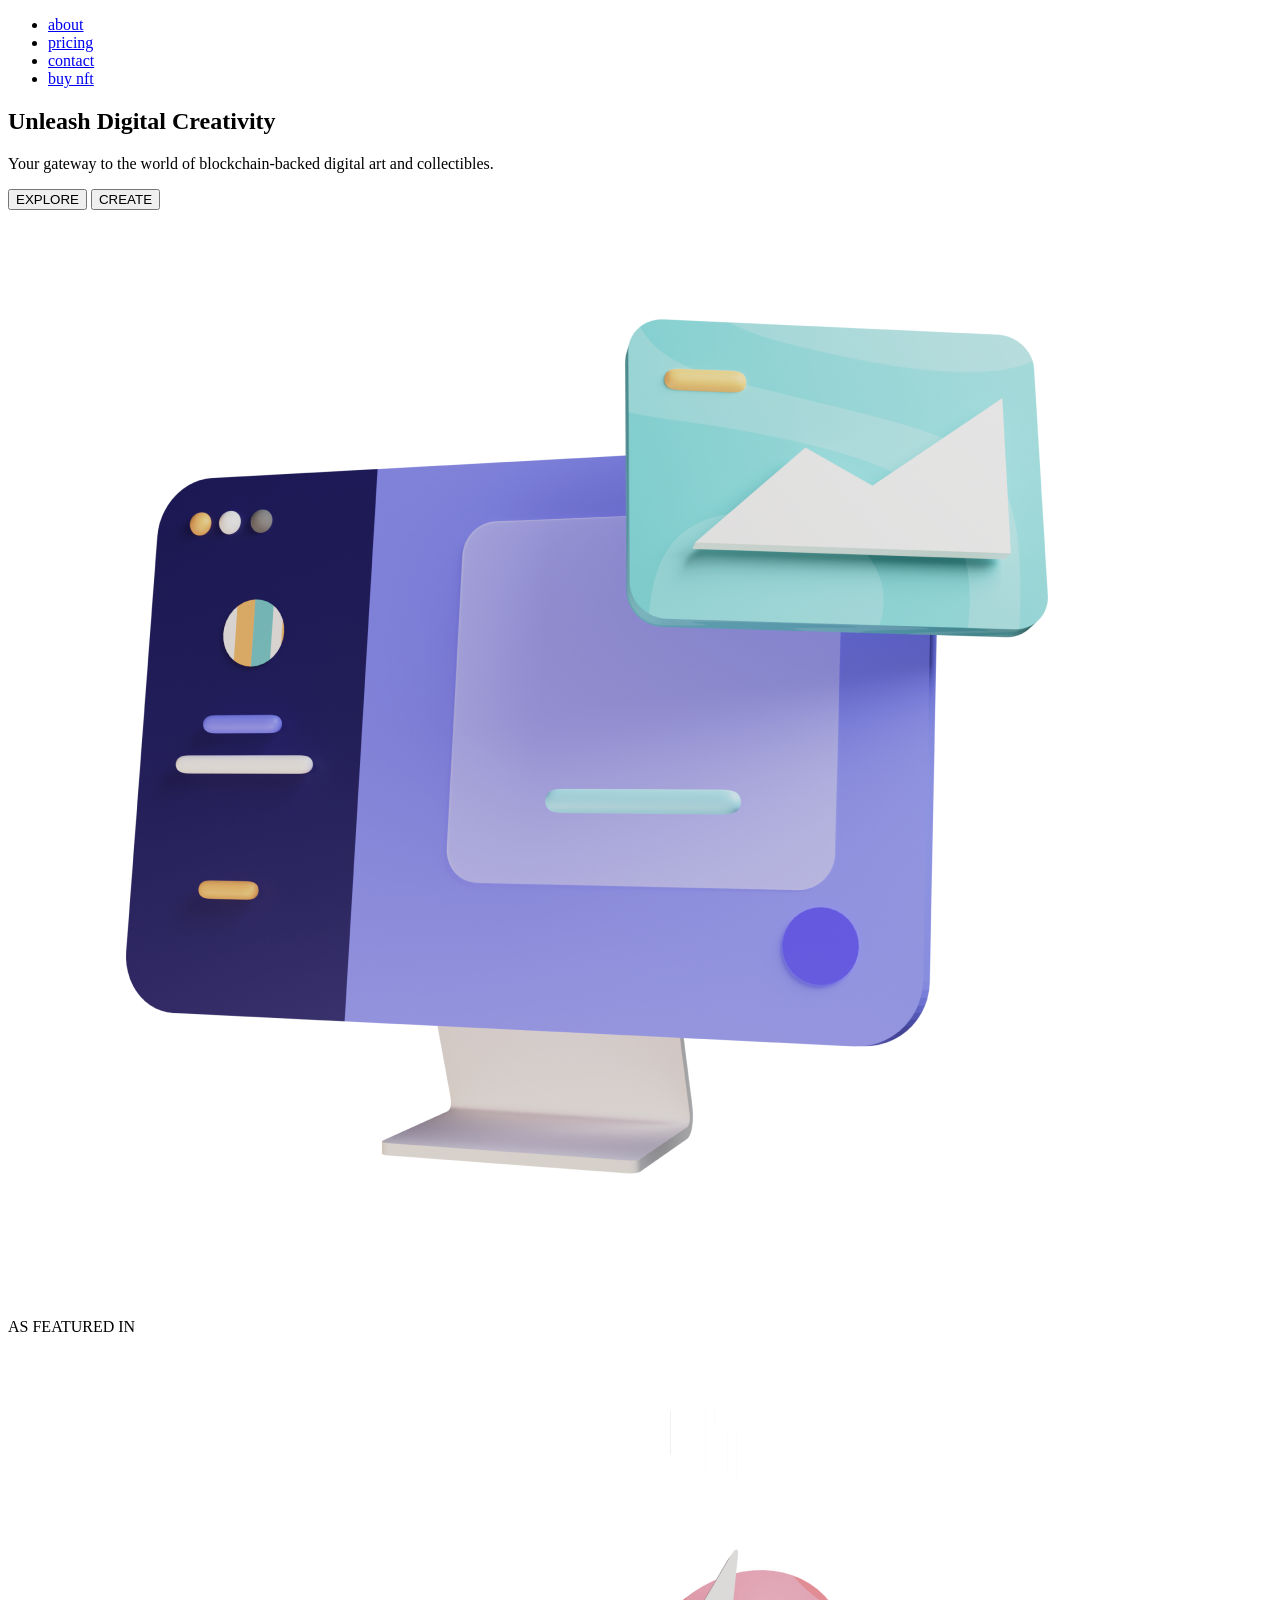
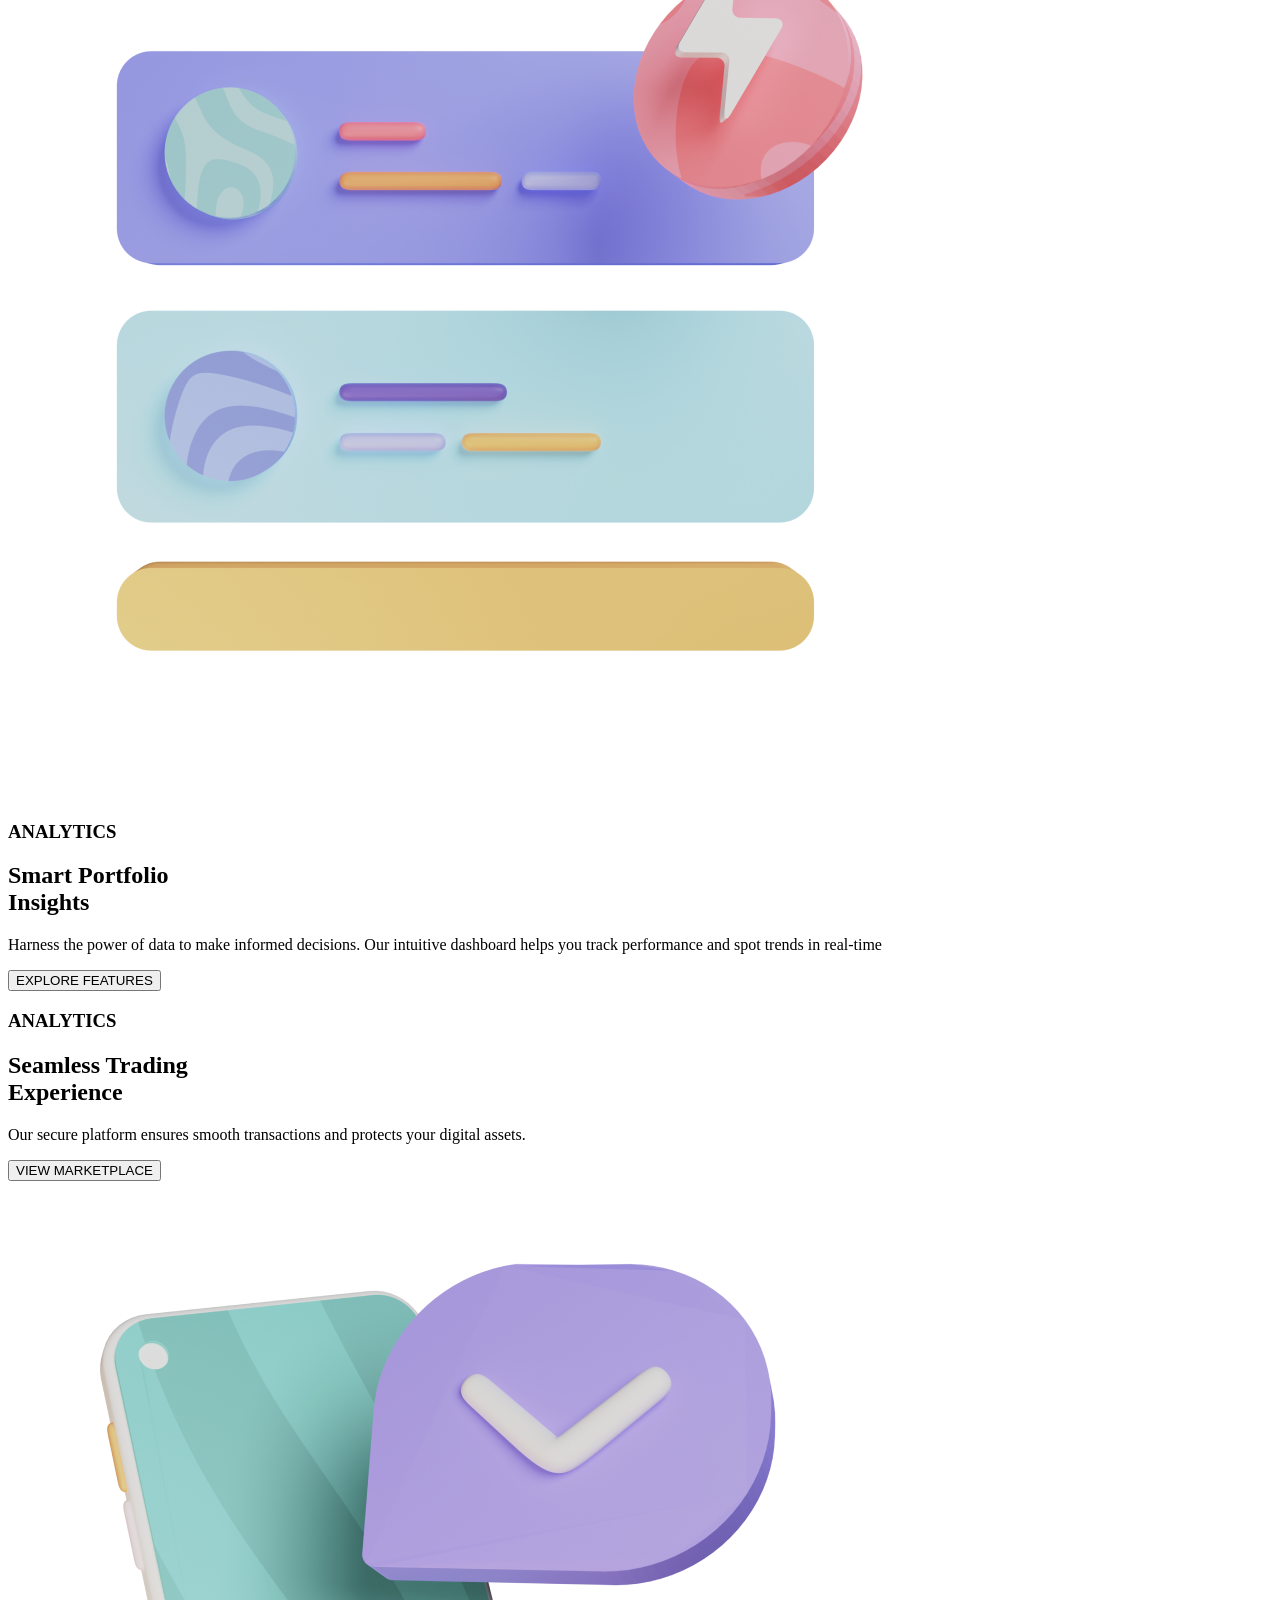
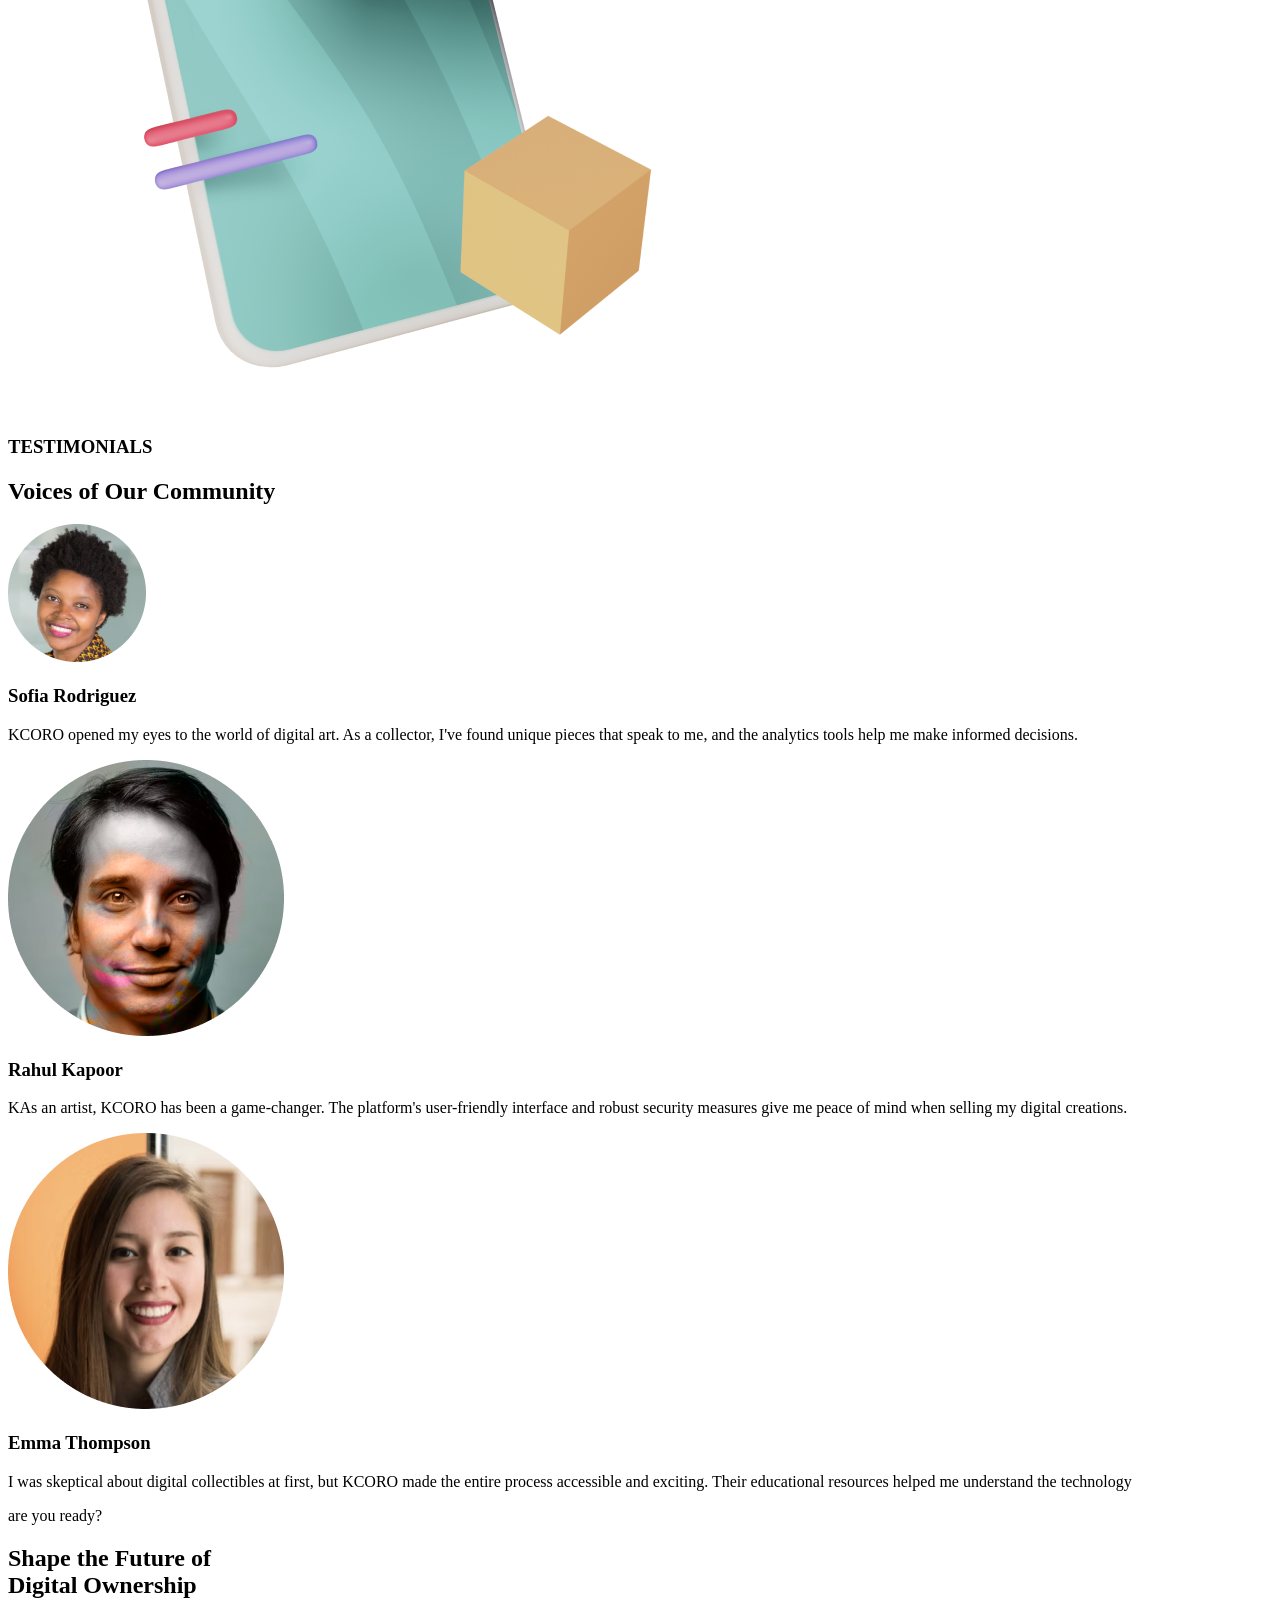
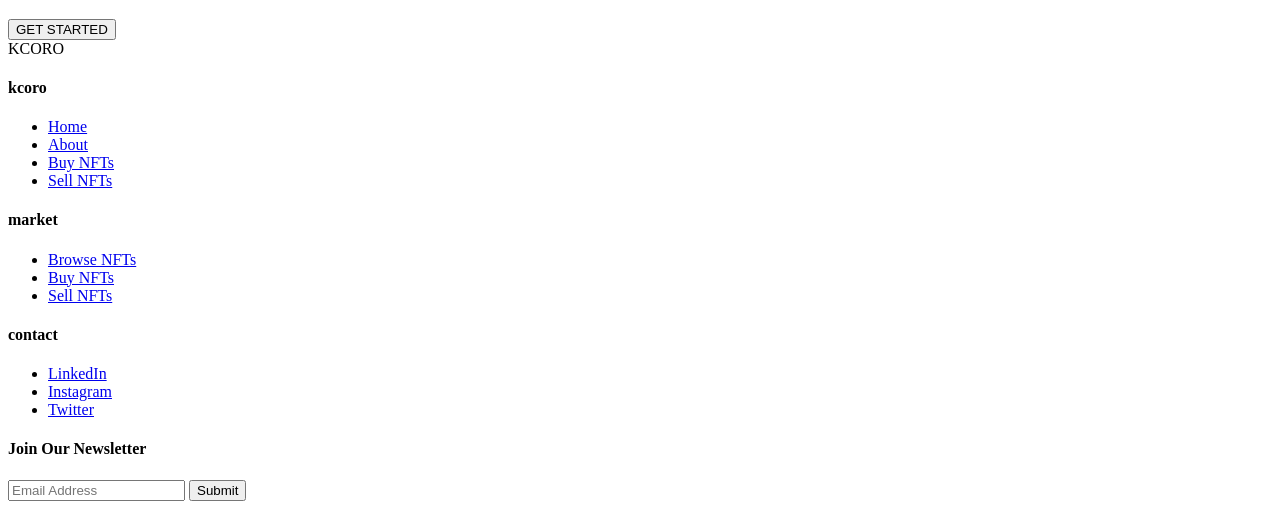
==== KCORO_website/index.html @ a0351406 "Created the full HTML Structure" ====
<!DOCTYPE html>
<html lang="en">

<head>
    <meta charset="UTF-8">
    <meta name="viewport" content="width=device-width, initial-scale=1.0">
    <title>KCORO-WEBSITE</title>
    <link rel="stylesheet" href="styles.css">
</head>

<body>
    <!-- navbar -->
    <nav>
        <div class="logo"></div>
        <ul>
            <li>
                <a href="#">about</a>
            </li>
            <li>
                <a href="#">pricing</a>
            </li>
            <li>
                <a href="#">contact</a>
            </li>
            <li>
                <a href="#">buy nft</a>
            </li>
        </ul>
    </nav>

    <!-- hero section -->
    <section class="hero_section">
        <div class="hero_content">
            <h1>Unleash Digital Creativity</h1>
            <p>Your gateway to the world of blockchain-backed digital art and collectibles.</p>

            <div class="hero_button">
                <button class="solid_btn">EXPLORE</button>
                <button class="outline_btn">CREATE</button>
            </div>
        </div>
        <div class="hero_img">
            <img src="/KCORO_website/IMG/desktop.png" alt="hero_img">
        </div>
    </section>

    <!-- brands section -->
    <section class="brand_section">
        <p>AS FEATURED IN</p>
        <div class="brand_logos">
            <img src="./IMG/techcrunch.png" alt="tdech_brunch">
            <img src="./IMG/fastcompany.png" alt="fast_company">
            <img src="./IMG/mit.png" alt="mit">
            <img src="./IMG/forbes.png" alt="forbes">
        </div>

    </section>


    <!-- smart Portfolio feature section -->
    <section class="feature_section">
        <div class="feature_image">
            <img src="/KCORO_website/IMG/smart_insight.png" alt="smart _insight">
        </div>
        <div class="feature_content">
            <div class="tag"></div>
            <h3>ANALYTICS</h3>
            <h2>Smart Portfolio <br>Insights</h2>
            <p>Harness the power of data to make informed decisions. Our intuitive dashboard helps you track performance
                and spot trends in real-time</p>
            <button class="solid_btn">EXPLORE FEATURES</button>
        </div>
    </section>


    <section class="feature_section">
        <div class="feature_content">
            <div class="tag"></div>
            <h3>ANALYTICS</h3>
            <h2>Seamless Trading <br>Experience</h2>
            <p>Our secure platform ensures smooth transactions and protects your digital assets.</p>
            <button class="solid_btn">VIEW MARKETPLACE</button>
        </div>

        <div class="feature_image">
            <img src="./IMG/phone.png" alt="smart _insight">
        </div>


    </section>


    <!-- testimonial section -->
    <section class="testimonial_section">
        <div class="tag"></div>
        <h3>TESTIMONIALS</h3>
        <h2>Voices of Our Community</h2>

        <section class="testimonials">
            <div class="testimonial_card">
                <div class="testimonial_image">
                    <img src="./IMG/sofia.png" alt="sofia">
                </div>
                <h3>Sofia Rodriguez</h3>
                <p>KCORO opened my eyes to the world of digital art. As a collector, I've found unique pieces that speak
                    to
                    me, and the analytics tools help me make informed decisions.</p>
            </div>
            <div class="testimonial_card">
                <div class="testimonial_image">
                    <img src="./IMG/rahul.png" alt="rahul">
                </div>
                <h3>Rahul Kapoor</h3>
                <p>KAs an artist, KCORO has been a game-changer. The platform's user-friendly interface and robust
                    security
                    measures give me peace of mind when selling my digital creations.</p>
            </div>
            <div class="testimonial_card">
                <div class="testimonial_image">
                    <img src="./IMG/emma.png" alt="sofia">
                </div>
                <h3>Emma Thompson</h3>
                <p>I was skeptical about digital collectibles at first, but KCORO made the entire process accessible and
                    exciting. Their educational resources helped me understand the technology</p>
            </div>
        </section>

    </section>


    <!-- ready section -->
    <section class="ready_section">
        <div class="tag">are you ready?</div>
        <h2>Shape the Future of <br> Digital Ownership</h2>
        <button class="black_btn">GET STARTED</button>
    </section>

<!-- footer section -->
    <footer>
        <div class="logo">KCORO</div>

        <div class="links_container">
            <div class="links">
                <h4>kcoro</h4>
                <ul>
                    <li>
                        <a href="#">Home</a>
                    </li>
                    <li>
                        <a href="#">About</a>
                    </li>
                    <li>
                        <a href="#">Buy NFTs</a>
                    </li>
                    <li>
                        <a href="#">Sell NFTs</a>
                    </li>
                </ul>
            </div>

            <div class="links">
                <h4>market</h4>

                <ul>
                    <li>
                        <a href="#"> Browse NFTs</a>
                    </li>
                    <li>
                        <a href="#"> Buy NFTs</a>
                    </li>

                    <li>
                        <a href="#">Sell NFTs</a>
                    </li>
                </ul>
            </div>

            <div class="links">
                <h4>contact</h4>
                <ul>
                    <li>
                        <a href="#">LinkedIn</a>
                    </li>
                    <li>
                        <a href="#"> Instagram</a>
                    </li>

                    <li>
                        <a href="#">Twitter</a>
                    </li>
                </ul>
            </div>

        </div>

        <div class="news_letter">
            <h4>Join Our Newsletter</h4>
            <div class="input_container">
                <input type="text" placeholder="Email Address">
                <button>Submit</button>
            </div>
        </div>

    </footer>
    <div class="bottom_bar"></div>
</body>

</html>
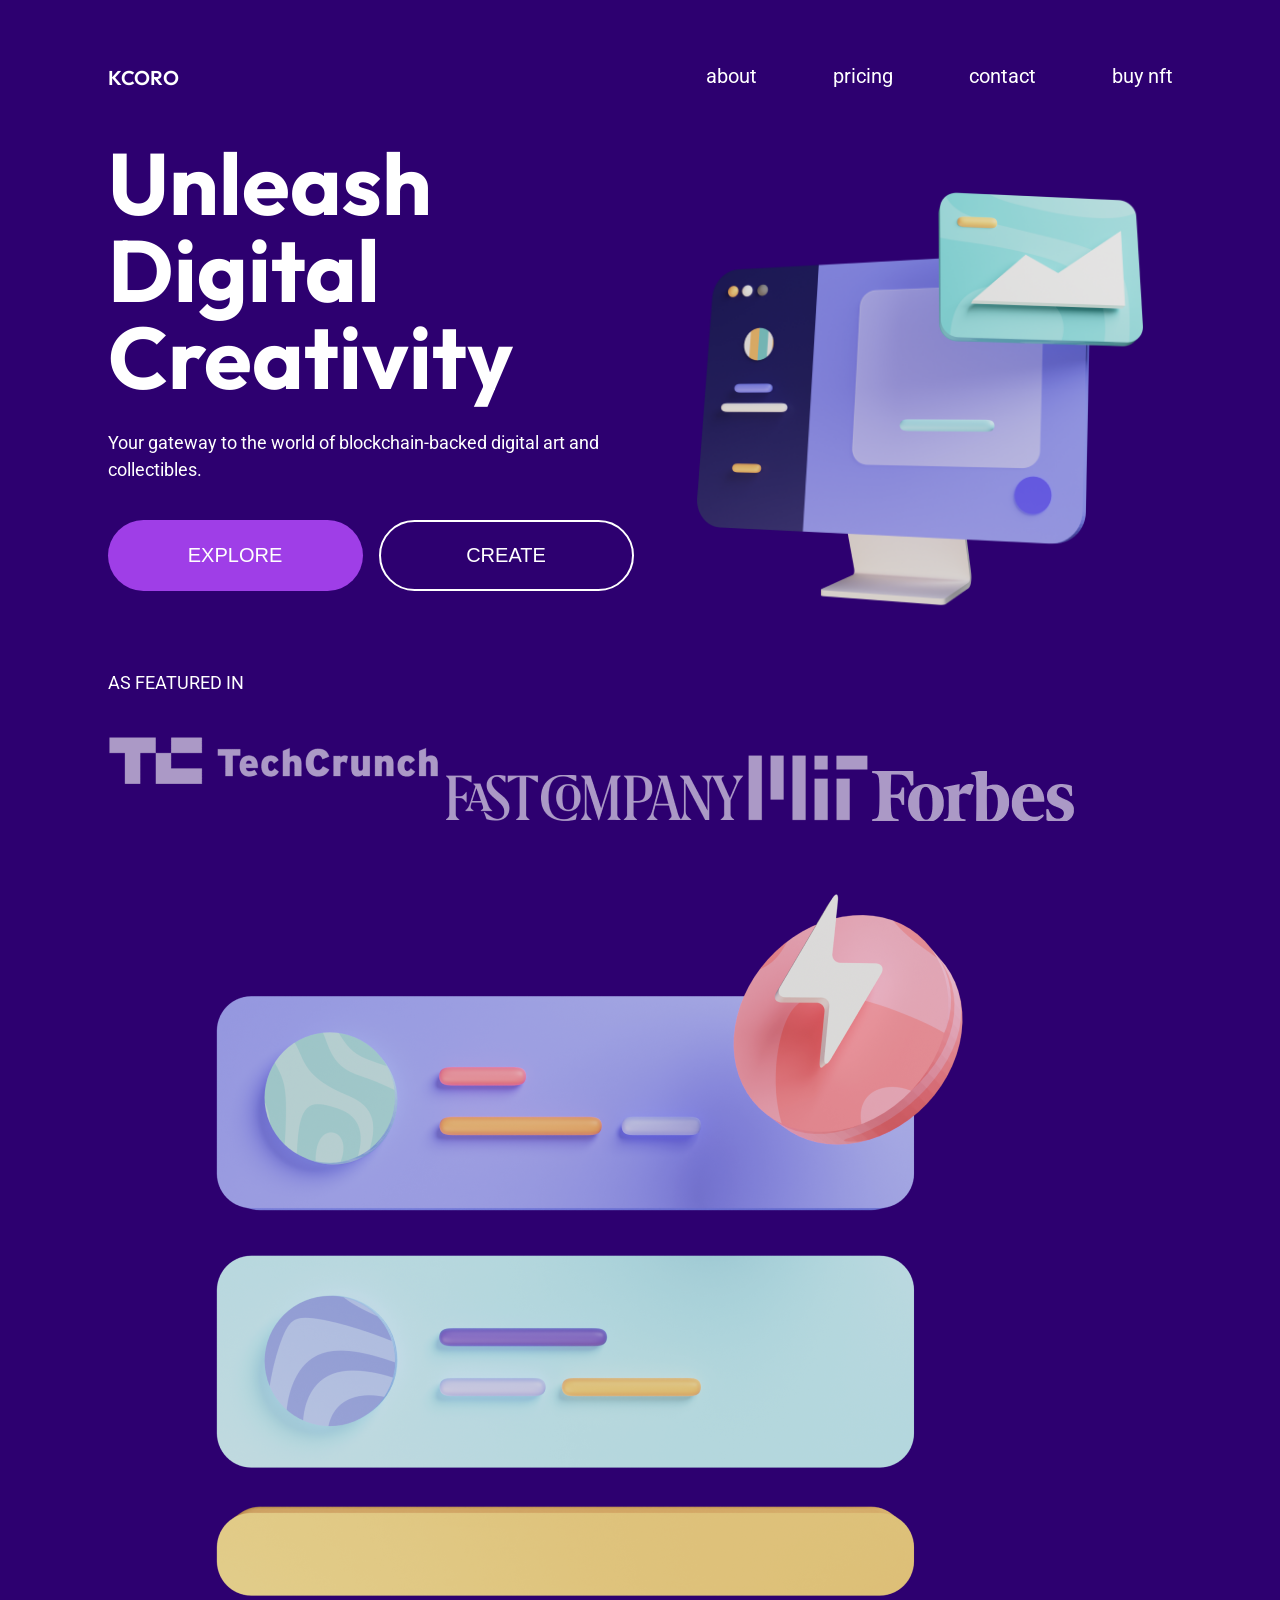
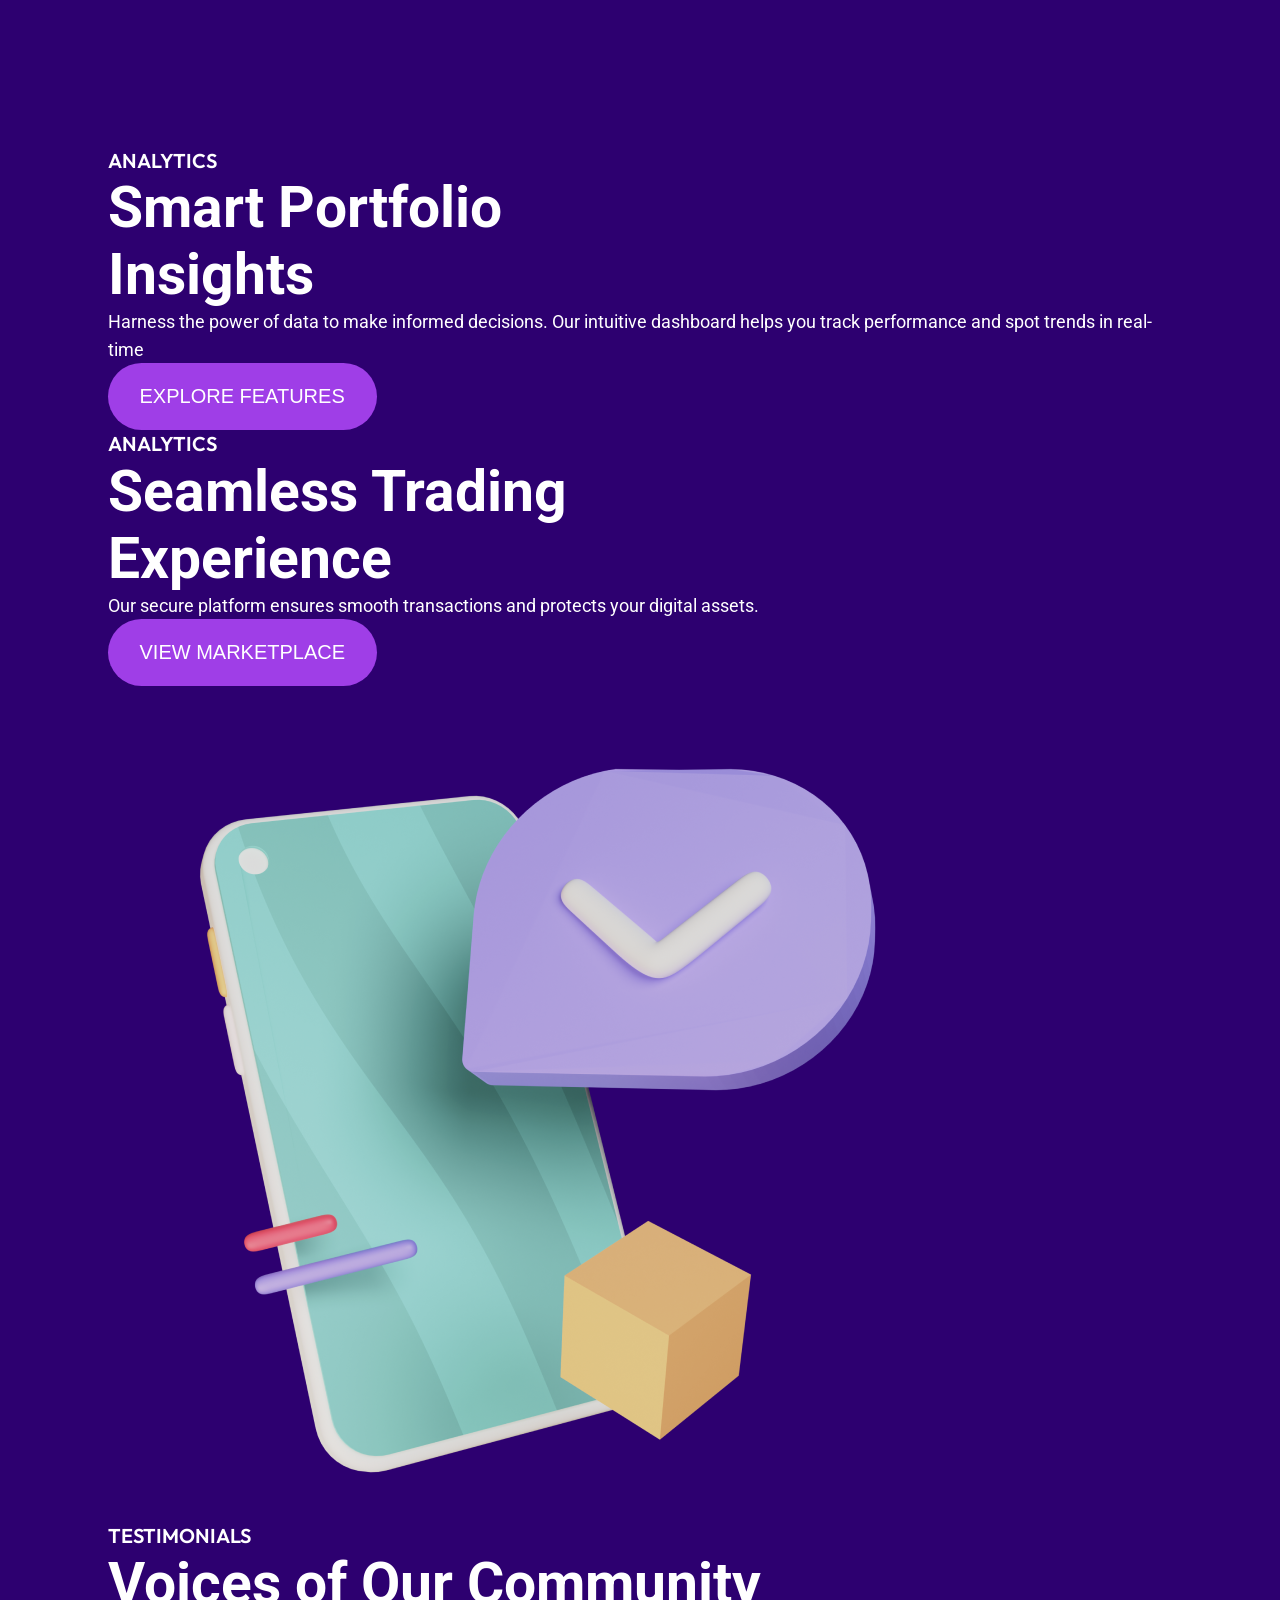
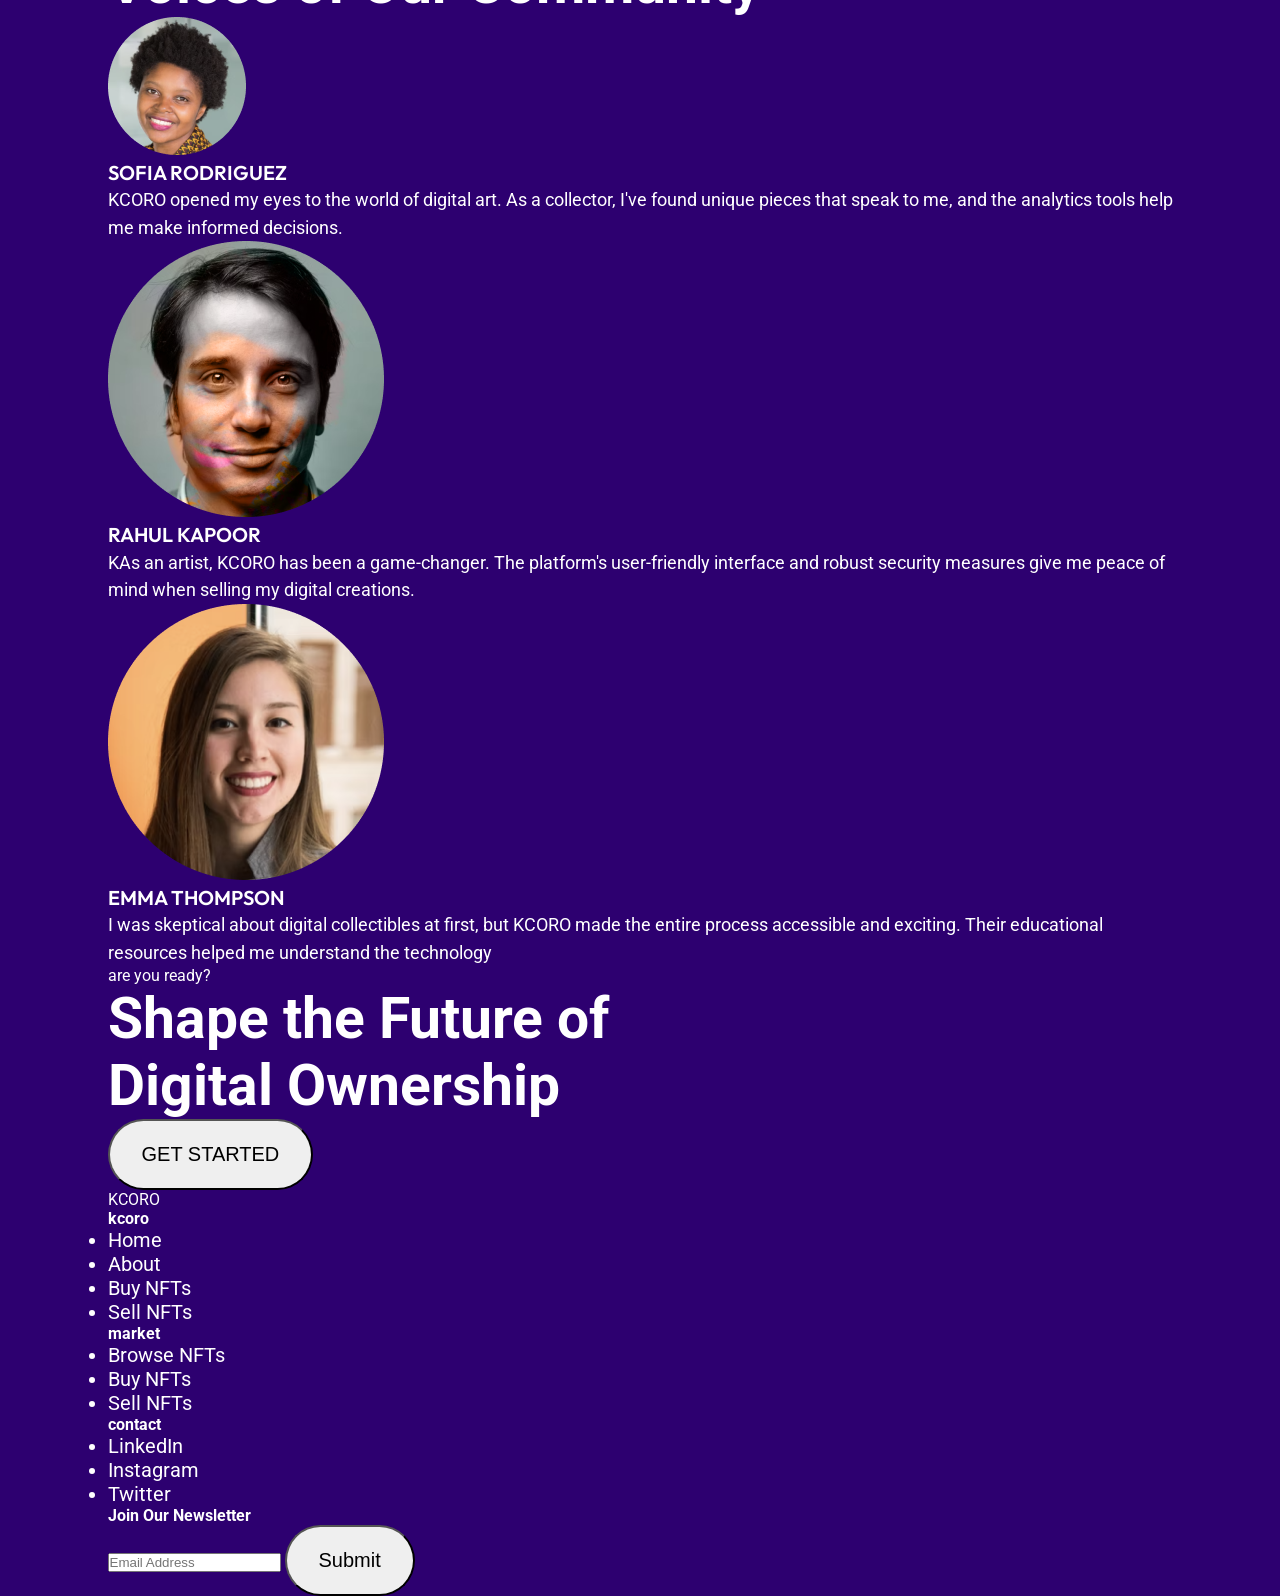
==== commit 45ca2346: "created the root element and styling of navbar and hero section is done" ====
--- a/KCORO_website/index.html
+++ b/KCORO_website/index.html
@@ -8,10 +8,12 @@
     <link rel="stylesheet" href="styles.css">
 </head>
 
-<body>
+<body class="container">
     <!-- navbar -->
     <nav>
-        <div class="logo"></div>
+        <div class="logo">
+            <h3>KCORO</h3>
+        </div>
         <ul>
             <li>
                 <a href="#">about</a>
--- a/KCORO_website/styles.css
+++ b/KCORO_website/styles.css
@@ -0,0 +1,135 @@
+@import url("https://fonts.googleapis.com/css2?family=Cabin:ital,wght@0,400..700;1,400..700&family=Outfit:wght@100..900&family=Roboto:ital,wght@0,100;0,300;0,400;0,500;0,700;0,900;1,100;1,300;1,400;1,500;1,700;1,900&display=swap");
+*{
+    margin: 0;
+    padding: 0;
+    box-sizing: border-box;
+}
+:root{
+     --font-heading: "Outfit", sans-serif;
+    --font-body: "Roboto", sans-serif;
+    --bg-color: #2d0070;
+    --foreground-color: white;
+    --primary-color: #9f3ee7;
+}
+html, body{
+font-family: var(--font-body);
+background-color: var(--bg-color);
+color: var(--foreground-color);
+}
+h1{
+font-size: 87px;
+color: white;
+font-family: var(--font-heading);
+}
+h2{
+font-size: 57px;
+color: var(--font-heading);
+}
+h3{
+    line-height: 27.5px;
+    font-size: 20px;
+    text-transform: uppercase;
+    letter-spacing: 10%;
+    color: white;
+    font-weight: 600;
+    font-family: var(--font-heading);
+}
+p{
+    font-size: 18px;
+    color: white;
+    font-family: var(--font-body);
+    line-height: 27.5px;
+}
+.text-md{
+font-size: 16px;
+line-height: 27.5px;
+color: var(--font-body);
+}
+.text-sm{
+font-size: 14px;
+line-height: 27.5px;
+color: var(--font-body);
+}
+
+li{
+    font-size: 20px;
+    color: white;
+    font-family: var(--font-body);
+}
+a{
+    text-decoration: none;
+    color: white;
+
+}
+a:hover{
+        text-decoration: underline;
+        transition: 1s ease-in-out;
+
+}
+
+button{
+    padding: 22px 32px;
+    border-radius: 9999px;
+    font-size: 20px;
+}
+.solid_btn{
+background-color: var(--primary-color);
+color: white;
+border:none;
+}
+.outline_btn{
+background-color: transparent;
+color: white;
+border: 2px solid white;
+}
+
+/* navbar */
+.container{
+    max-width: 1065px;
+    margin: 0 auto;
+}
+nav{
+display: flex;
+justify-content: space-between;
+margin-top: 64px;
+margin-bottom: 48px;
+}
+nav ul {
+    display: flex;
+    list-style-type: none;
+    gap: 76px;
+}
+
+/* hero section */
+
+.hero_section{
+display: flex;
+}
+.hero_content{
+flex: 1;
+}
+
+.hero_content h1{
+    line-height: 1;
+}
+
+.hero_content p{
+    margin-top: 28px;
+}
+
+.hero_button{
+    display: flex;
+    gap: 16px;
+    margin-top: 36px;
+}
+
+.hero_button button{
+width: 255px;
+}
+
+.hero_img{
+flex: 1;
+}
+.hero_img img{
+    width: 100%;
+}
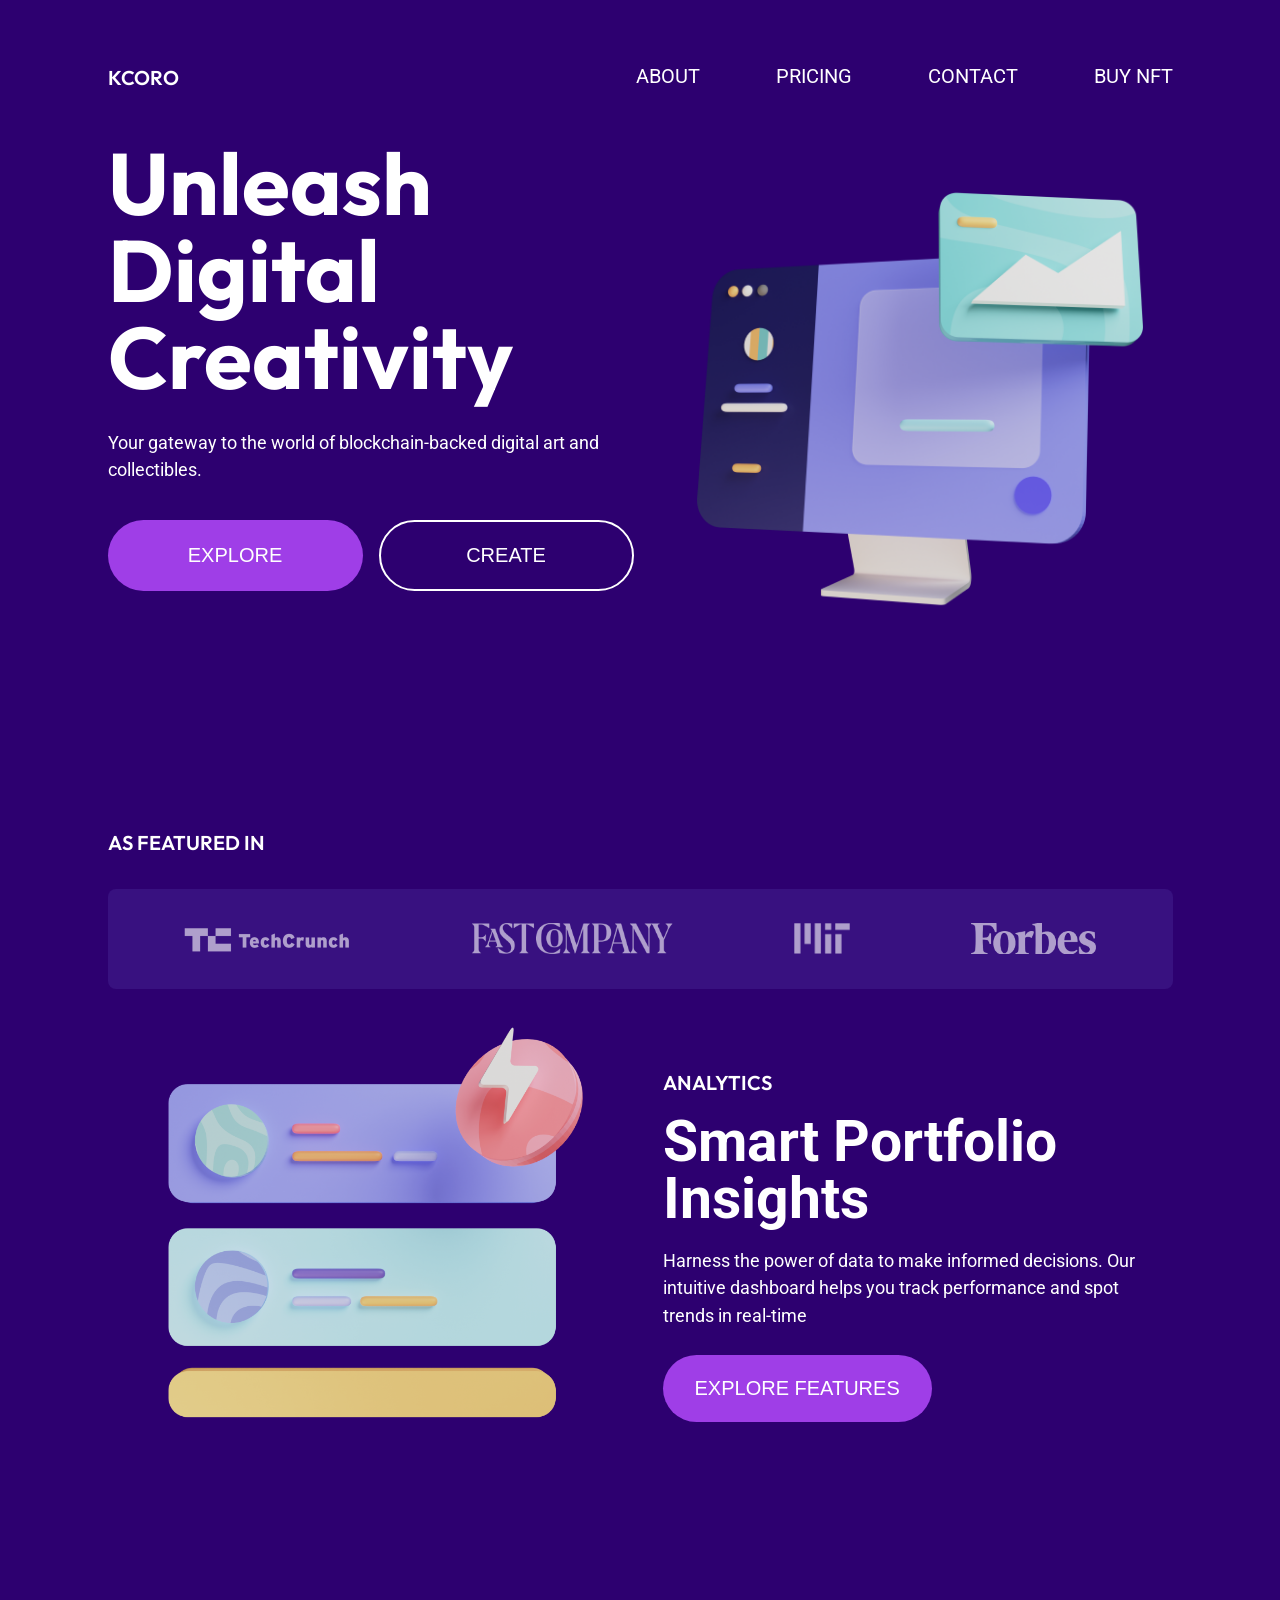
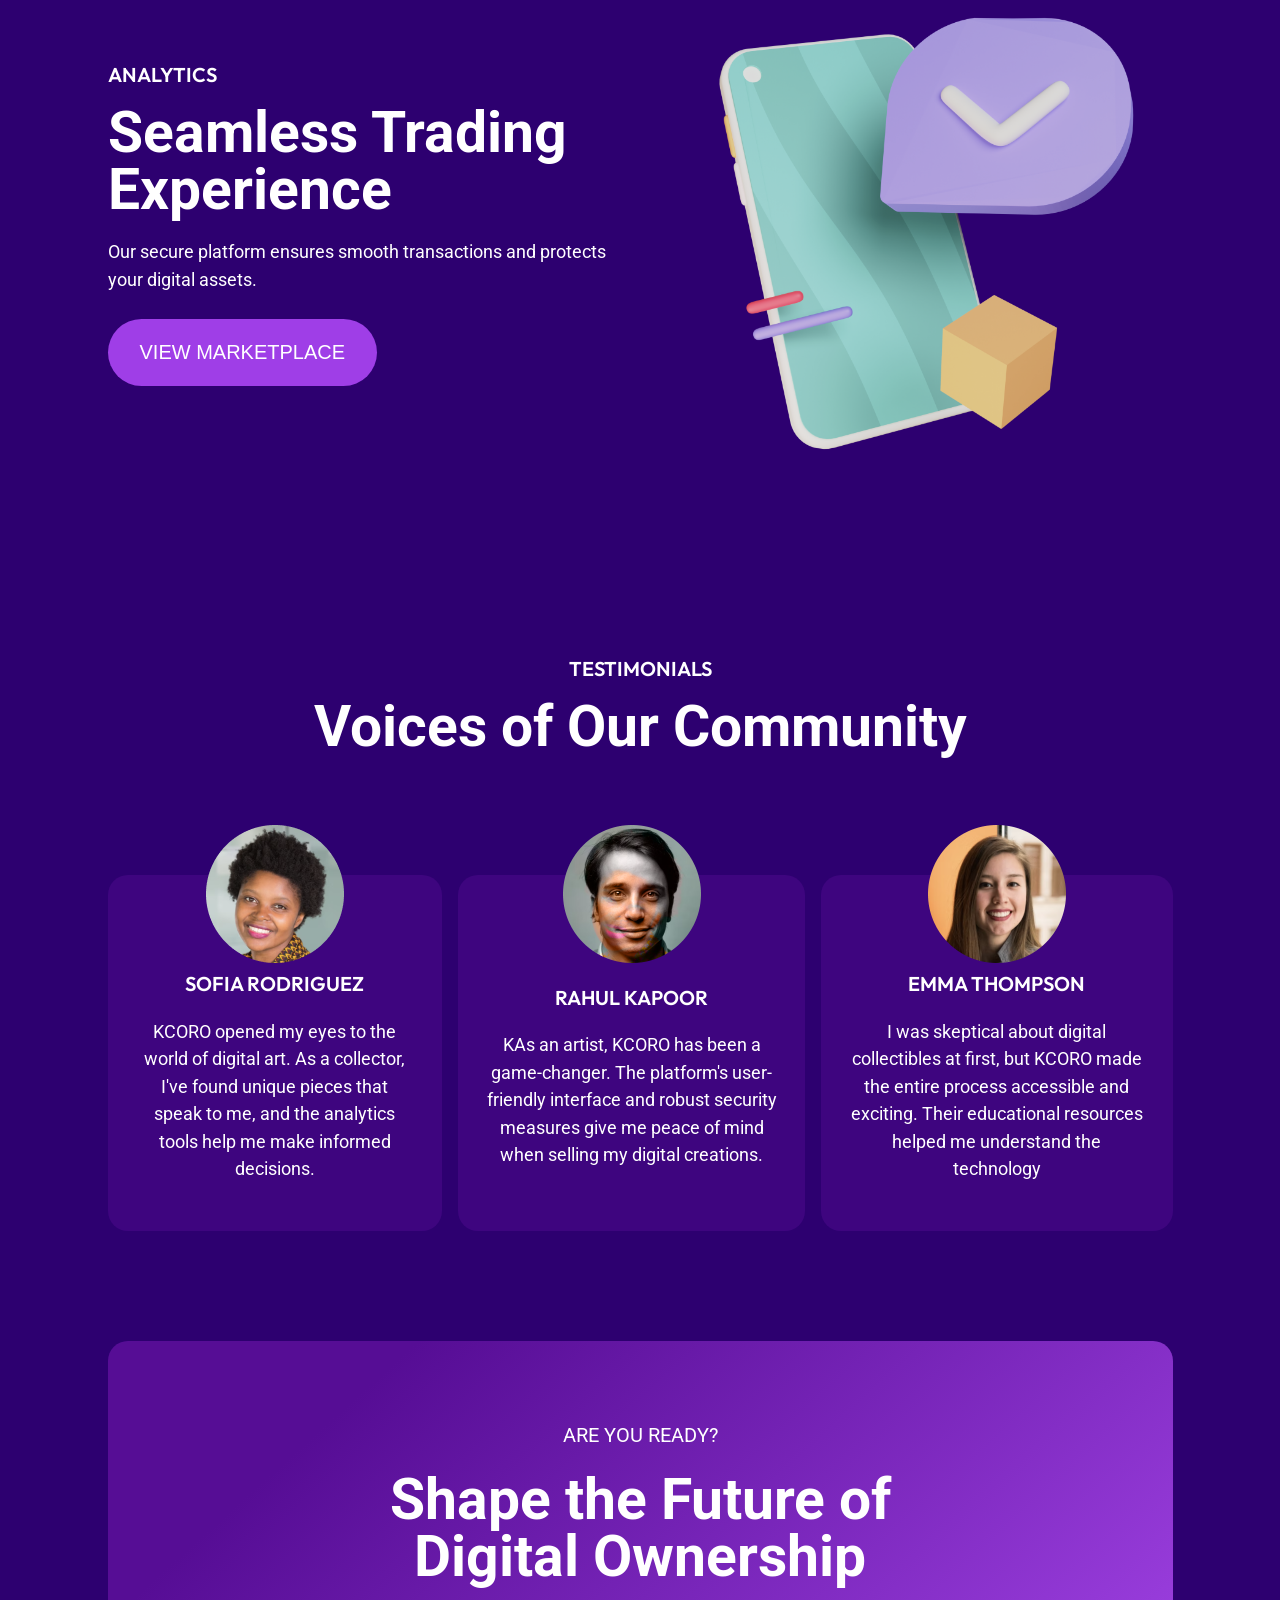
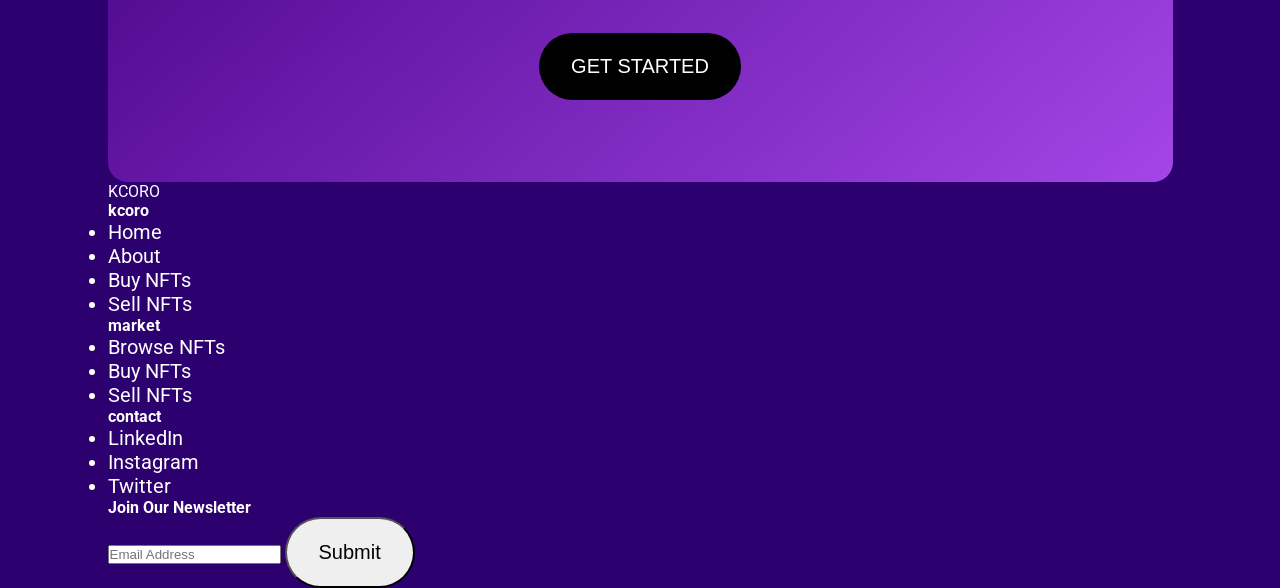
==== commit f8e8e27f: "styled brand feature  testimonial and ready section" ====
--- a/KCORO_website/index.html
+++ b/KCORO_website/index.html
@@ -48,7 +48,7 @@
 
     <!-- brands section -->
     <section class="brand_section">
-        <p>AS FEATURED IN</p>
+        <h3>AS FEATURED IN</h3>
         <div class="brand_logos">
             <img src="./IMG/techcrunch.png" alt="tdech_brunch">
             <img src="./IMG/fastcompany.png" alt="fast_company">
@@ -65,7 +65,6 @@
             <img src="/KCORO_website/IMG/smart_insight.png" alt="smart _insight">
         </div>
         <div class="feature_content">
-            <div class="tag"></div>
             <h3>ANALYTICS</h3>
             <h2>Smart Portfolio <br>Insights</h2>
             <p>Harness the power of data to make informed decisions. Our intuitive dashboard helps you track performance
@@ -77,7 +76,6 @@
 
     <section class="feature_section">
         <div class="feature_content">
-            <div class="tag"></div>
             <h3>ANALYTICS</h3>
             <h2>Seamless Trading <br>Experience</h2>
             <p>Our secure platform ensures smooth transactions and protects your digital assets.</p>
@@ -94,7 +92,6 @@
 
     <!-- testimonial section -->
     <section class="testimonial_section">
-        <div class="tag"></div>
         <h3>TESTIMONIALS</h3>
         <h2>Voices of Our Community</h2>
 
--- a/KCORO_website/styles.css
+++ b/KCORO_website/styles.css
@@ -24,6 +24,7 @@
 h2{
 font-size: 57px;
 color: var(--font-heading);
+line-height: 1;
 }
 h3{
     line-height: 27.5px;
@@ -59,7 +60,7 @@
 a{
     text-decoration: none;
     color: white;
-
+    cursor: pointer;
 }
 a:hover{
         text-decoration: underline;
@@ -82,6 +83,12 @@
 color: white;
 border: 2px solid white;
 }
+.black_btn {
+  background-color: black;
+  color: white;
+  border: none;
+}
+
 
 /* navbar */
 .container{
@@ -99,7 +106,9 @@
     list-style-type: none;
     gap: 76px;
 }
-
+nav a{
+    text-transform: uppercase;
+}
 /* hero section */
 
 .hero_section{
@@ -132,4 +141,120 @@
 }
 .hero_img img{
     width: 100%;
-}+}
+
+
+/* brand section */
+.brand_section{
+    margin-top: 160px;
+}
+.brand_logos{
+    height: 100px;
+    display: flex;
+    align-items: center;
+    background-color: rgba(99,88,189,0.2);
+    padding: 19px 76px;
+    gap: 16px;
+    justify-content: space-between;
+    border-radius: 8px;
+    margin-top: 32px;
+}
+.brand_logos img{
+    height: 50%;
+    
+}
+.brand_logos img:nth-child(1) {
+height: 100%;
+}
+
+.feature_section{
+display: flex;
+align-items: center;
+gap: 45px;
+margin-bottom: 64px;
+}
+
+.feature_image{
+flex: 1;
+}
+.feature_image img{
+    width: 100%;
+}
+.feature_content{
+flex: 1;
+}
+.feature_content h2{
+    margin-top: 16px;
+    margin-bottom: 20px;
+}
+.feature_content p{
+    margin-top: 20px;
+    margin-bottom: 26px;
+}
+.testimonial_section{
+text-align: center;
+margin-top: 174px;
+}
+.testimonial_section h2{
+margin-top: 16px;
+}
+
+.testimonial_section h3{
+    
+}
+.testimonials{
+margin-top: 120px;
+margin-bottom: 110px;
+display: flex;
+gap: 16px;
+}
+.testimonial_card{
+display: flex;
+flex-direction: column;
+justify-content: center;
+padding-top: 95px;
+padding-bottom: 48px;
+padding-left: 28px;
+padding-right: 28px;
+position: relative;
+background: #3e057f;
+border-radius: 20px;
+gap: 20px;
+}
+
+.testimonial_image{
+position: absolute;
+top: -50px;
+left: 50%;
+transform: translateX(-50%);
+width: 138px;
+}
+.testimonial_image img{
+    height: 138px;
+    width: 138px;
+}
+
+/* ready section */
+.ready_section{
+    display: flex;
+    flex-direction: column;
+    justify-content: center;
+    text-align: center;
+    background: linear-gradient(318deg, #a445e8 0%, #560d95 80%);
+    height: 441px;
+    border-radius: 20px;
+}
+.tag{
+    font-size: 20px;
+    text-transform: uppercase;
+}
+.ready_section h2{
+margin-top: 24px;
+margin-bottom: 48px;
+}
+.black_btn{
+    max-width: 255px;
+    margin: 0 auto;
+    text-transform: uppercase;
+}
+
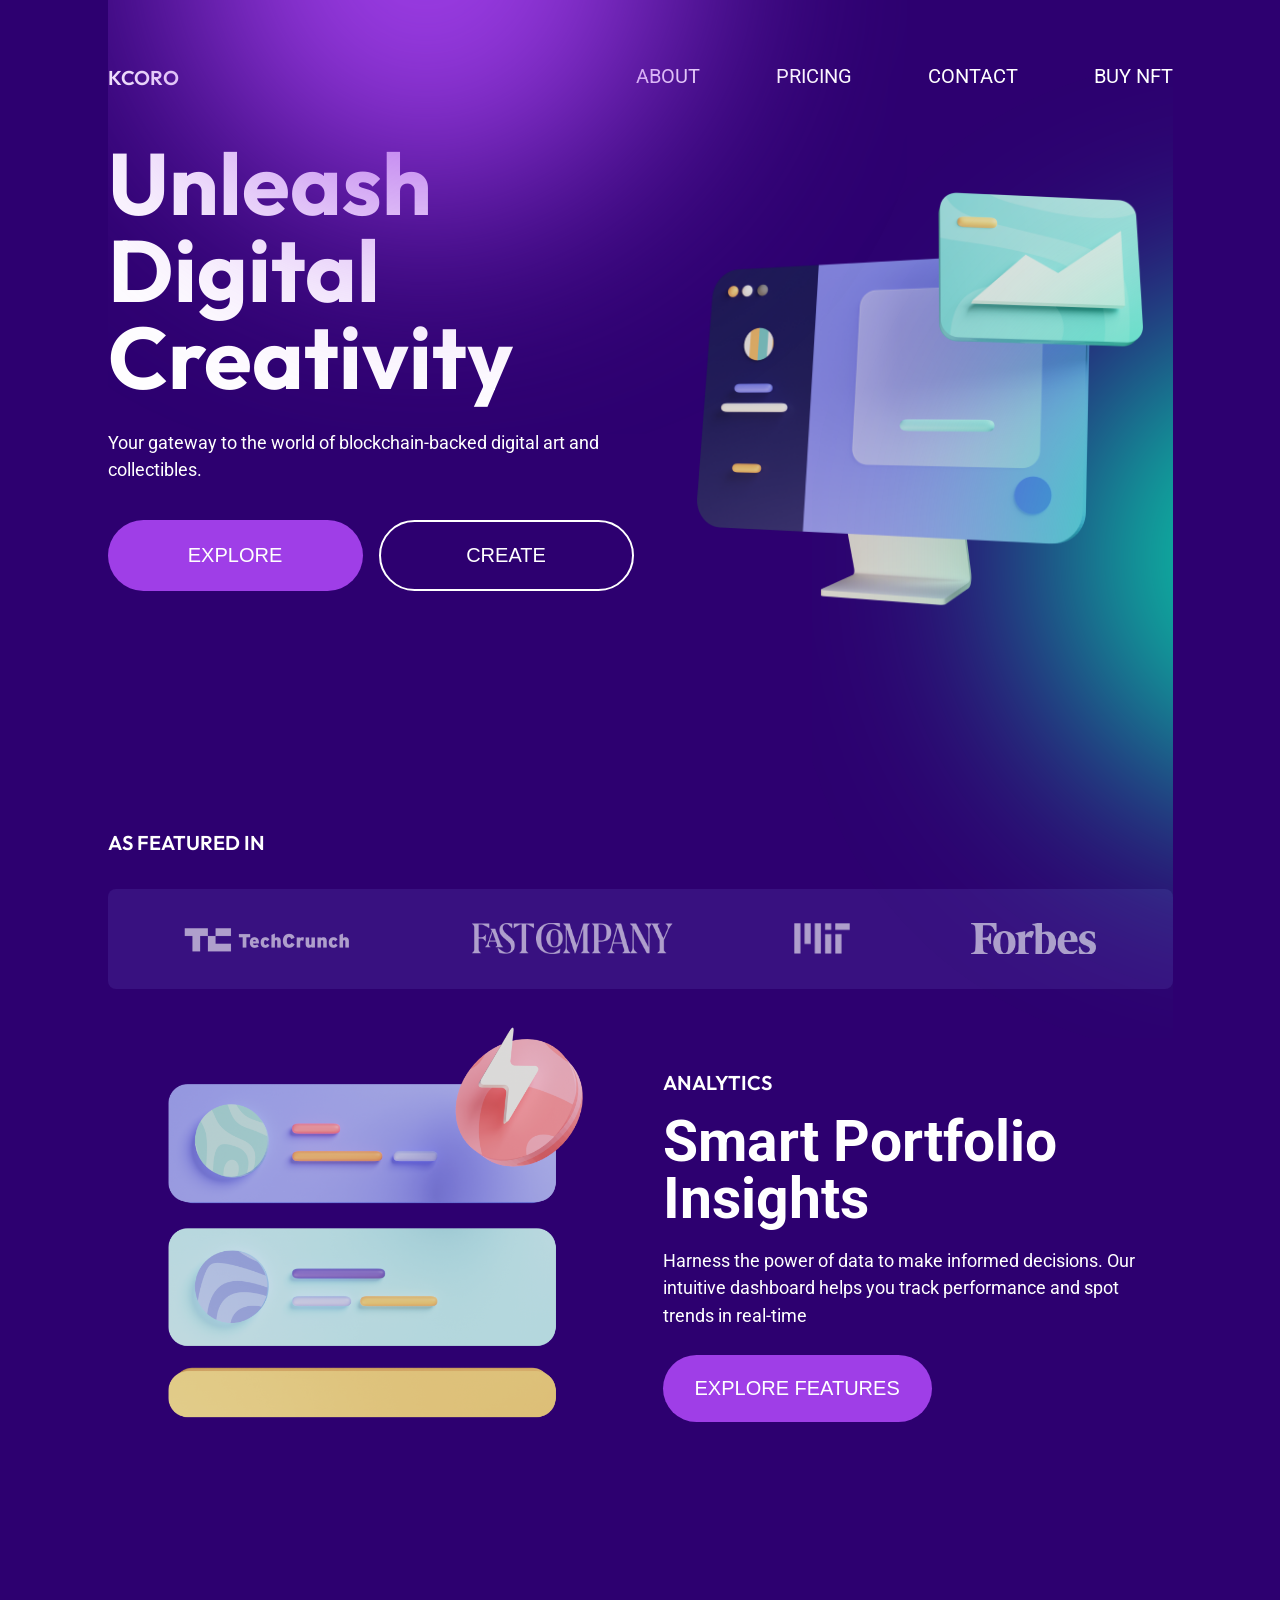
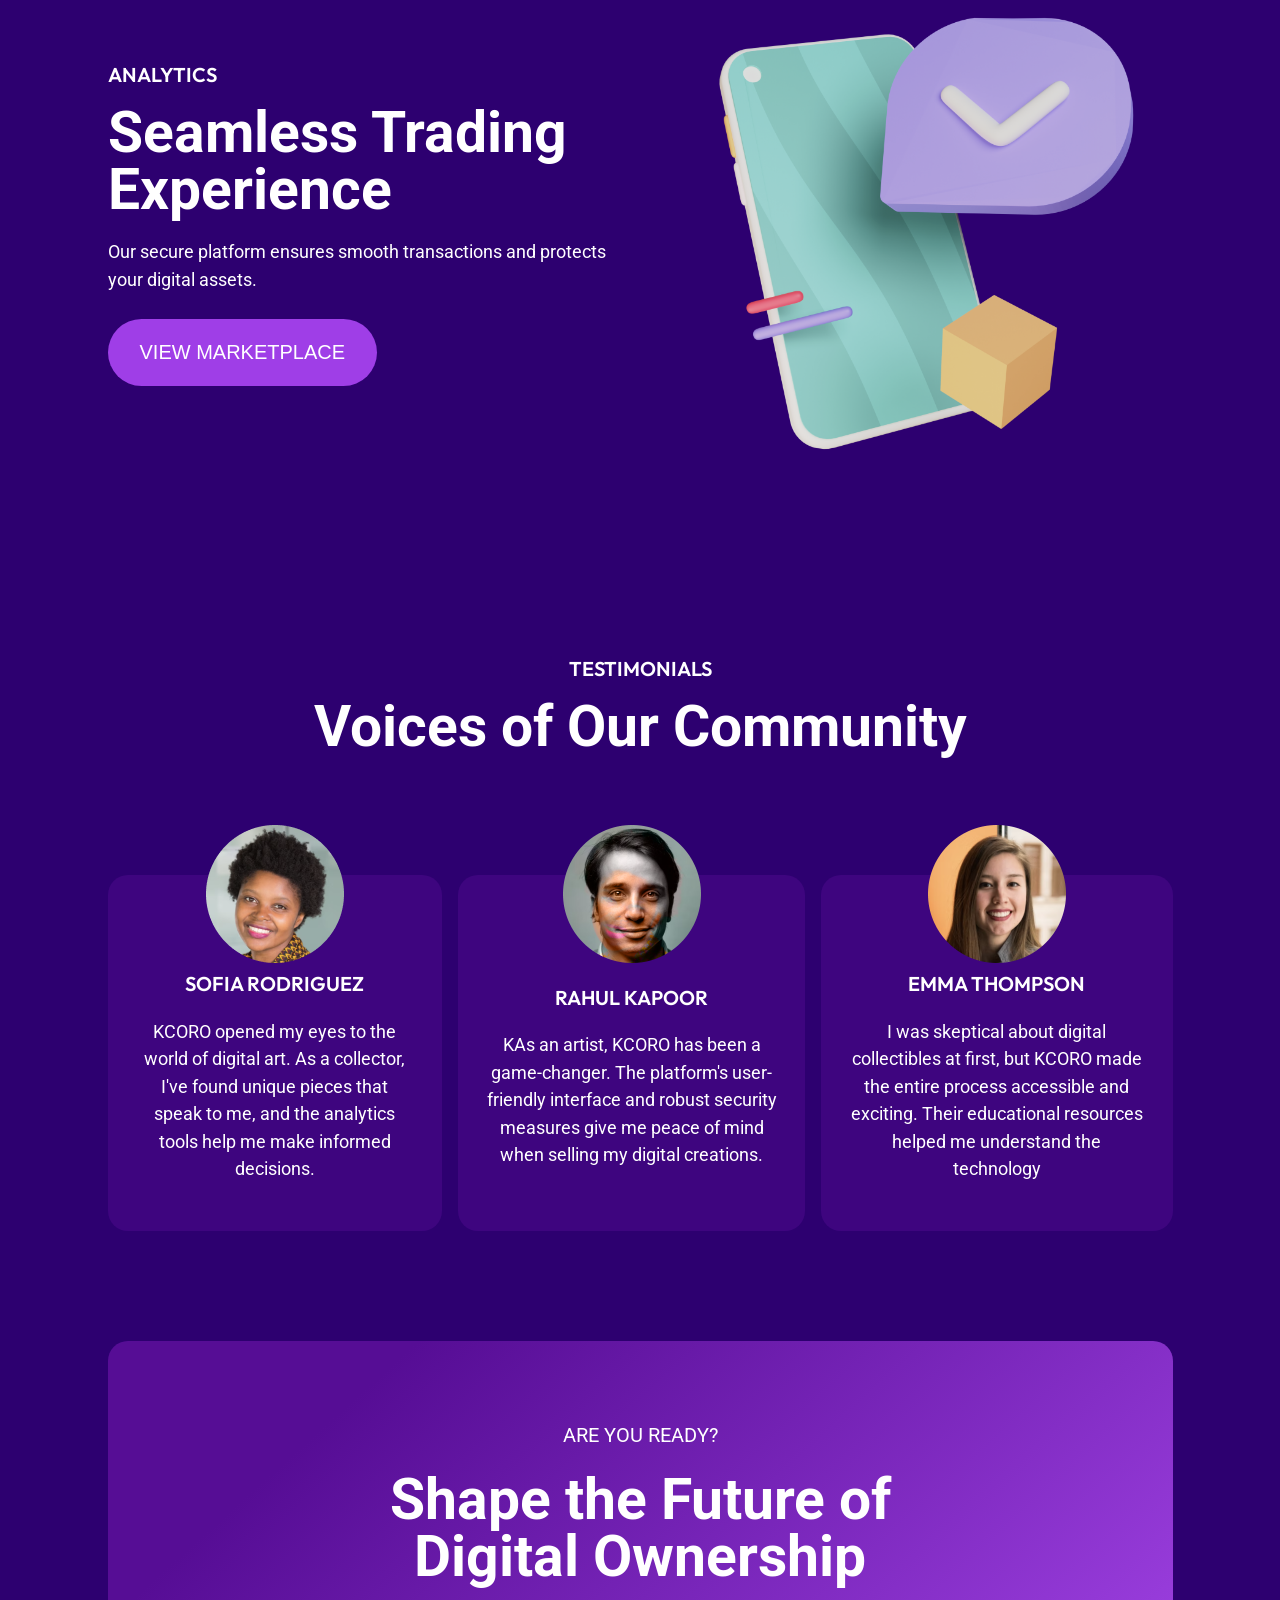
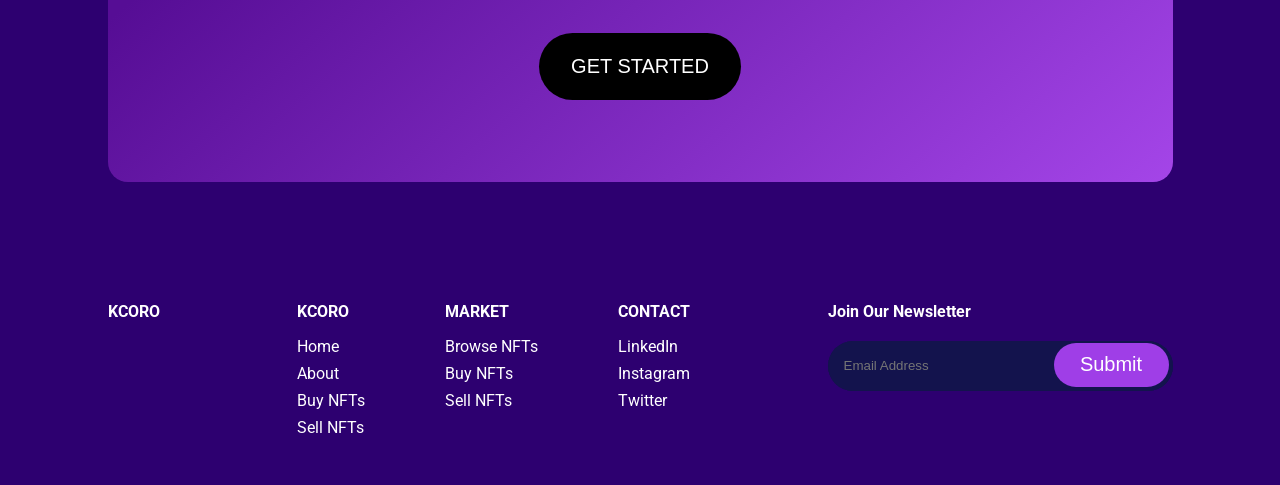
==== commit 0e4d6cd5: "wrapped all html code in wrapper class and styled the footer part" ====
--- a/KCORO_website/index.html
+++ b/KCORO_website/index.html
@@ -9,199 +9,205 @@
 </head>
 
 <body class="container">
-    <!-- navbar -->
-    <nav>
-        <div class="logo">
-            <h3>KCORO</h3>
-        </div>
-        <ul>
-            <li>
-                <a href="#">about</a>
-            </li>
-            <li>
-                <a href="#">pricing</a>
-            </li>
-            <li>
-                <a href="#">contact</a>
-            </li>
-            <li>
-                <a href="#">buy nft</a>
-            </li>
-        </ul>
-    </nav>
-
-    <!-- hero section -->
-    <section class="hero_section">
-        <div class="hero_content">
-            <h1>Unleash Digital Creativity</h1>
-            <p>Your gateway to the world of blockchain-backed digital art and collectibles.</p>
-
-            <div class="hero_button">
-                <button class="solid_btn">EXPLORE</button>
-                <button class="outline_btn">CREATE</button>
-            </div>
-        </div>
-        <div class="hero_img">
-            <img src="/KCORO_website/IMG/desktop.png" alt="hero_img">
-        </div>
-    </section>
-
-    <!-- brands section -->
-    <section class="brand_section">
-        <h3>AS FEATURED IN</h3>
-        <div class="brand_logos">
-            <img src="./IMG/techcrunch.png" alt="tdech_brunch">
-            <img src="./IMG/fastcompany.png" alt="fast_company">
-            <img src="./IMG/mit.png" alt="mit">
-            <img src="./IMG/forbes.png" alt="forbes">
-        </div>
-
-    </section>
-
-
-    <!-- smart Portfolio feature section -->
-    <section class="feature_section">
-        <div class="feature_image">
-            <img src="/KCORO_website/IMG/smart_insight.png" alt="smart _insight">
-        </div>
-        <div class="feature_content">
-            <h3>ANALYTICS</h3>
-            <h2>Smart Portfolio <br>Insights</h2>
-            <p>Harness the power of data to make informed decisions. Our intuitive dashboard helps you track performance
-                and spot trends in real-time</p>
-            <button class="solid_btn">EXPLORE FEATURES</button>
-        </div>
-    </section>
-
-
-    <section class="feature_section">
-        <div class="feature_content">
-            <h3>ANALYTICS</h3>
-            <h2>Seamless Trading <br>Experience</h2>
-            <p>Our secure platform ensures smooth transactions and protects your digital assets.</p>
-            <button class="solid_btn">VIEW MARKETPLACE</button>
-        </div>
-
-        <div class="feature_image">
-            <img src="./IMG/phone.png" alt="smart _insight">
-        </div>
-
-
-    </section>
-
-
-    <!-- testimonial section -->
-    <section class="testimonial_section">
-        <h3>TESTIMONIALS</h3>
-        <h2>Voices of Our Community</h2>
-
-        <section class="testimonials">
-            <div class="testimonial_card">
-                <div class="testimonial_image">
-                    <img src="./IMG/sofia.png" alt="sofia">
-                </div>
-                <h3>Sofia Rodriguez</h3>
-                <p>KCORO opened my eyes to the world of digital art. As a collector, I've found unique pieces that speak
-                    to
-                    me, and the analytics tools help me make informed decisions.</p>
-            </div>
-            <div class="testimonial_card">
-                <div class="testimonial_image">
-                    <img src="./IMG/rahul.png" alt="rahul">
-                </div>
-                <h3>Rahul Kapoor</h3>
-                <p>KAs an artist, KCORO has been a game-changer. The platform's user-friendly interface and robust
-                    security
-                    measures give me peace of mind when selling my digital creations.</p>
-            </div>
-            <div class="testimonial_card">
-                <div class="testimonial_image">
-                    <img src="./IMG/emma.png" alt="sofia">
-                </div>
-                <h3>Emma Thompson</h3>
-                <p>I was skeptical about digital collectibles at first, but KCORO made the entire process accessible and
-                    exciting. Their educational resources helped me understand the technology</p>
-            </div>
-        </section>
-
-    </section>
-
-
-    <!-- ready section -->
-    <section class="ready_section">
-        <div class="tag">are you ready?</div>
-        <h2>Shape the Future of <br> Digital Ownership</h2>
-        <button class="black_btn">GET STARTED</button>
-    </section>
-
-<!-- footer section -->
-    <footer>
-        <div class="logo">KCORO</div>
-
-        <div class="links_container">
-            <div class="links">
-                <h4>kcoro</h4>
-                <ul>
-                    <li>
-                        <a href="#">Home</a>
-                    </li>
-                    <li>
-                        <a href="#">About</a>
-                    </li>
-                    <li>
-                        <a href="#">Buy NFTs</a>
-                    </li>
-                    <li>
-                        <a href="#">Sell NFTs</a>
-                    </li>
-                </ul>
-            </div>
-
-            <div class="links">
-                <h4>market</h4>
-
-                <ul>
-                    <li>
-                        <a href="#"> Browse NFTs</a>
-                    </li>
-                    <li>
-                        <a href="#"> Buy NFTs</a>
-                    </li>
-
-                    <li>
-                        <a href="#">Sell NFTs</a>
-                    </li>
-                </ul>
-            </div>
-
-            <div class="links">
-                <h4>contact</h4>
-                <ul>
-                    <li>
-                        <a href="#">LinkedIn</a>
-                    </li>
-                    <li>
-                        <a href="#"> Instagram</a>
-                    </li>
-
-                    <li>
-                        <a href="#">Twitter</a>
-                    </li>
-                </ul>
-            </div>
-
-        </div>
-
-        <div class="news_letter">
-            <h4>Join Our Newsletter</h4>
-            <div class="input_container">
-                <input type="text" placeholder="Email Address">
-                <button>Submit</button>
-            </div>
-        </div>
-
-    </footer>
-    <div class="bottom_bar"></div>
+    <div class="wrapper container">
+        <!-- navbar -->
+        <nav>
+            <div class="logo">
+                <h3>KCORO</h3>
+            </div>
+            <ul>
+                <li>
+                    <a href="#">about</a>
+                </li>
+                <li>
+                    <a href="#">pricing</a>
+                </li>
+                <li>
+                    <a href="#">contact</a>
+                </li>
+                <li>
+                    <a href="#">buy nft</a>
+                </li>
+            </ul>
+        </nav>
+
+        <!-- hero section -->
+        <section class="hero_section">
+            <div class="hero_content">
+                <h1>Unleash Digital Creativity</h1>
+                <p>Your gateway to the world of blockchain-backed digital art and collectibles.</p>
+
+                <div class="hero_button">
+                    <button class="solid_btn">EXPLORE</button>
+                    <button class="outline_btn">CREATE</button>
+                </div>
+            </div>
+            <div class="hero_img">
+                <img src="/KCORO_website/IMG/desktop.png" alt="hero_img">
+            </div>
+        </section>
+
+        <!-- brands section -->
+        <section class="brand_section">
+            <h3>AS FEATURED IN</h3>
+            <div class="brand_logos">
+                <img src="./IMG/techcrunch.png" alt="tdech_brunch">
+                <img src="./IMG/fastcompany.png" alt="fast_company">
+                <img src="./IMG/mit.png" alt="mit">
+                <img src="./IMG/forbes.png" alt="forbes">
+            </div>
+
+        </section>
+
+
+        <!-- smart Portfolio feature section -->
+        <section class="feature_section">
+            <div class="feature_image">
+                <img src="/KCORO_website/IMG/smart_insight.png" alt="smart _insight">
+            </div>
+            <div class="feature_content">
+                <h3>ANALYTICS</h3>
+                <h2>Smart Portfolio <br>Insights</h2>
+                <p>Harness the power of data to make informed decisions. Our intuitive dashboard helps you track
+                    performance
+                    and spot trends in real-time</p>
+                <button class="solid_btn">EXPLORE FEATURES</button>
+            </div>
+        </section>
+
+
+        <section class="feature_section">
+            <div class="feature_content">
+                <h3>ANALYTICS</h3>
+                <h2>Seamless Trading <br>Experience</h2>
+                <p>Our secure platform ensures smooth transactions and protects your digital assets.</p>
+                <button class="solid_btn">VIEW MARKETPLACE</button>
+            </div>
+
+            <div class="feature_image">
+                <img src="./IMG/phone.png" alt="smart _insight">
+            </div>
+
+
+        </section>
+
+
+        <!-- testimonial section -->
+        <section class="testimonial_section">
+            <h3>TESTIMONIALS</h3>
+            <h2>Voices of Our Community</h2>
+
+            <section class="testimonials">
+                <div class="testimonial_card">
+                    <div class="testimonial_image">
+                        <img src="./IMG/sofia.png" alt="sofia">
+                    </div>
+                    <h3>Sofia Rodriguez</h3>
+                    <p>KCORO opened my eyes to the world of digital art. As a collector, I've found unique pieces that
+                        speak
+                        to
+                        me, and the analytics tools help me make informed decisions.</p>
+                </div>
+                <div class="testimonial_card">
+                    <div class="testimonial_image">
+                        <img src="./IMG/rahul.png" alt="rahul">
+                    </div>
+                    <h3>Rahul Kapoor</h3>
+                    <p>KAs an artist, KCORO has been a game-changer. The platform's user-friendly interface and robust
+                        security
+                        measures give me peace of mind when selling my digital creations.</p>
+                </div>
+                <div class="testimonial_card">
+                    <div class="testimonial_image">
+                        <img src="./IMG/emma.png" alt="sofia">
+                    </div>
+                    <h3>Emma Thompson</h3>
+                    <p>I was skeptical about digital collectibles at first, but KCORO made the entire process accessible
+                        and
+                        exciting. Their educational resources helped me understand the technology</p>
+                </div>
+            </section>
+
+        </section>
+
+
+        <!-- ready section -->
+        <section class="ready_section">
+            <div class="tag">are you ready?</div>
+            <h2>Shape the Future of <br> Digital Ownership</h2>
+            <button class="black_btn">GET STARTED</button>
+        </section>
+
+        <!-- footer section -->
+        <footer>
+            <div class="logo">KCORO</div>
+
+            <div class="links_container">
+                <div class="links">
+                    <h4>kcoro</h4>
+                    <ul>
+                        <li>
+                            <a href="#">Home</a>
+                        </li>
+                        <li>
+                            <a href="#">About</a>
+                        </li>
+                        <li>
+                            <a href="#">Buy NFTs</a>
+                        </li>
+                        <li>
+                            <a href="#">Sell NFTs</a>
+                        </li>
+                    </ul>
+                </div>
+
+                <div class="links">
+                    <h4>market</h4>
+
+                    <ul>
+                        <li>
+                            <a href="#"> Browse NFTs</a>
+                        </li>
+                        <li>
+                            <a href="#"> Buy NFTs</a>
+                        </li>
+
+                        <li>
+                            <a href="#">Sell NFTs</a>
+                        </li>
+                    </ul>
+                </div>
+
+                <div class="links">
+                    <h4>contact</h4>
+                    <ul>
+                        <li>
+                            <a href="#">LinkedIn</a>
+                        </li>
+                        <li>
+                            <a href="#"> Instagram</a>
+                        </li>
+
+                        <li>
+                            <a href="#">Twitter</a>
+                        </li>
+                    </ul>
+                </div>
+
+            </div>
+
+            <div class="news_letter">
+                <h4>Join Our Newsletter</h4>
+                <div class="input_container">
+                    <input type="text" placeholder="Email Address">
+                    <button>Submit</button>
+                </div>
+            </div>
+
+        </footer>
+        <div class="bottom_bar"></div>
+            <img src="./IMG/bg-grad.svg" alt="" class="grad_bg">
+    </div>
 </body>
 
 </html>
--- a/KCORO_website/styles.css
+++ b/KCORO_website/styles.css
@@ -15,6 +15,7 @@
 font-family: var(--font-body);
 background-color: var(--bg-color);
 color: var(--foreground-color);
+
 }
 h1{
 font-size: 87px;
@@ -257,4 +258,72 @@
     margin: 0 auto;
     text-transform: uppercase;
 }
-
+footer{
+display: flex;
+margin-top: 120px;
+margin-bottom: 48px;
+font-size: 16px;
+justify-content: space-between;
+}
+.logo{
+font-weight: bold;
+}
+.links_container{
+display: flex;
+gap: 80px;
+}
+
+.links ul{
+margin-top: 16px;
+list-style: none;
+display: flex;
+gap: 8px;
+flex-direction: column;
+}
+.links li{
+    font-size: 16px;
+}
+.links h4{
+text-transform: uppercase;
+}
+.input_container{
+margin-top: 20px;
+width: 345px;
+background: #13134d;
+position: relative;
+border-radius: 9999px;
+}
+input{
+    border-radius: 9999px;
+    padding: 0 16px;
+    height: 50px;
+    background: #13134d;
+    width: 100%;
+    border: none;
+}
+.news_letter button{
+position: absolute;
+right: 4px;
+border-radius: 9999px;
+padding: 0;
+margin-top: 2px;
+background: var(--primary-color);
+border: none;
+color: white;
+width: 115px;
+height: 44px !important;
+}
+
+.wrapper {
+  overflow: hidden;
+  z-index: 10;
+  position: relative;
+  width: 100%;
+}
+
+.grad_bg{
+    position: absolute;
+    top: 0;
+    width: 100%;
+    z-index: 2;
+}
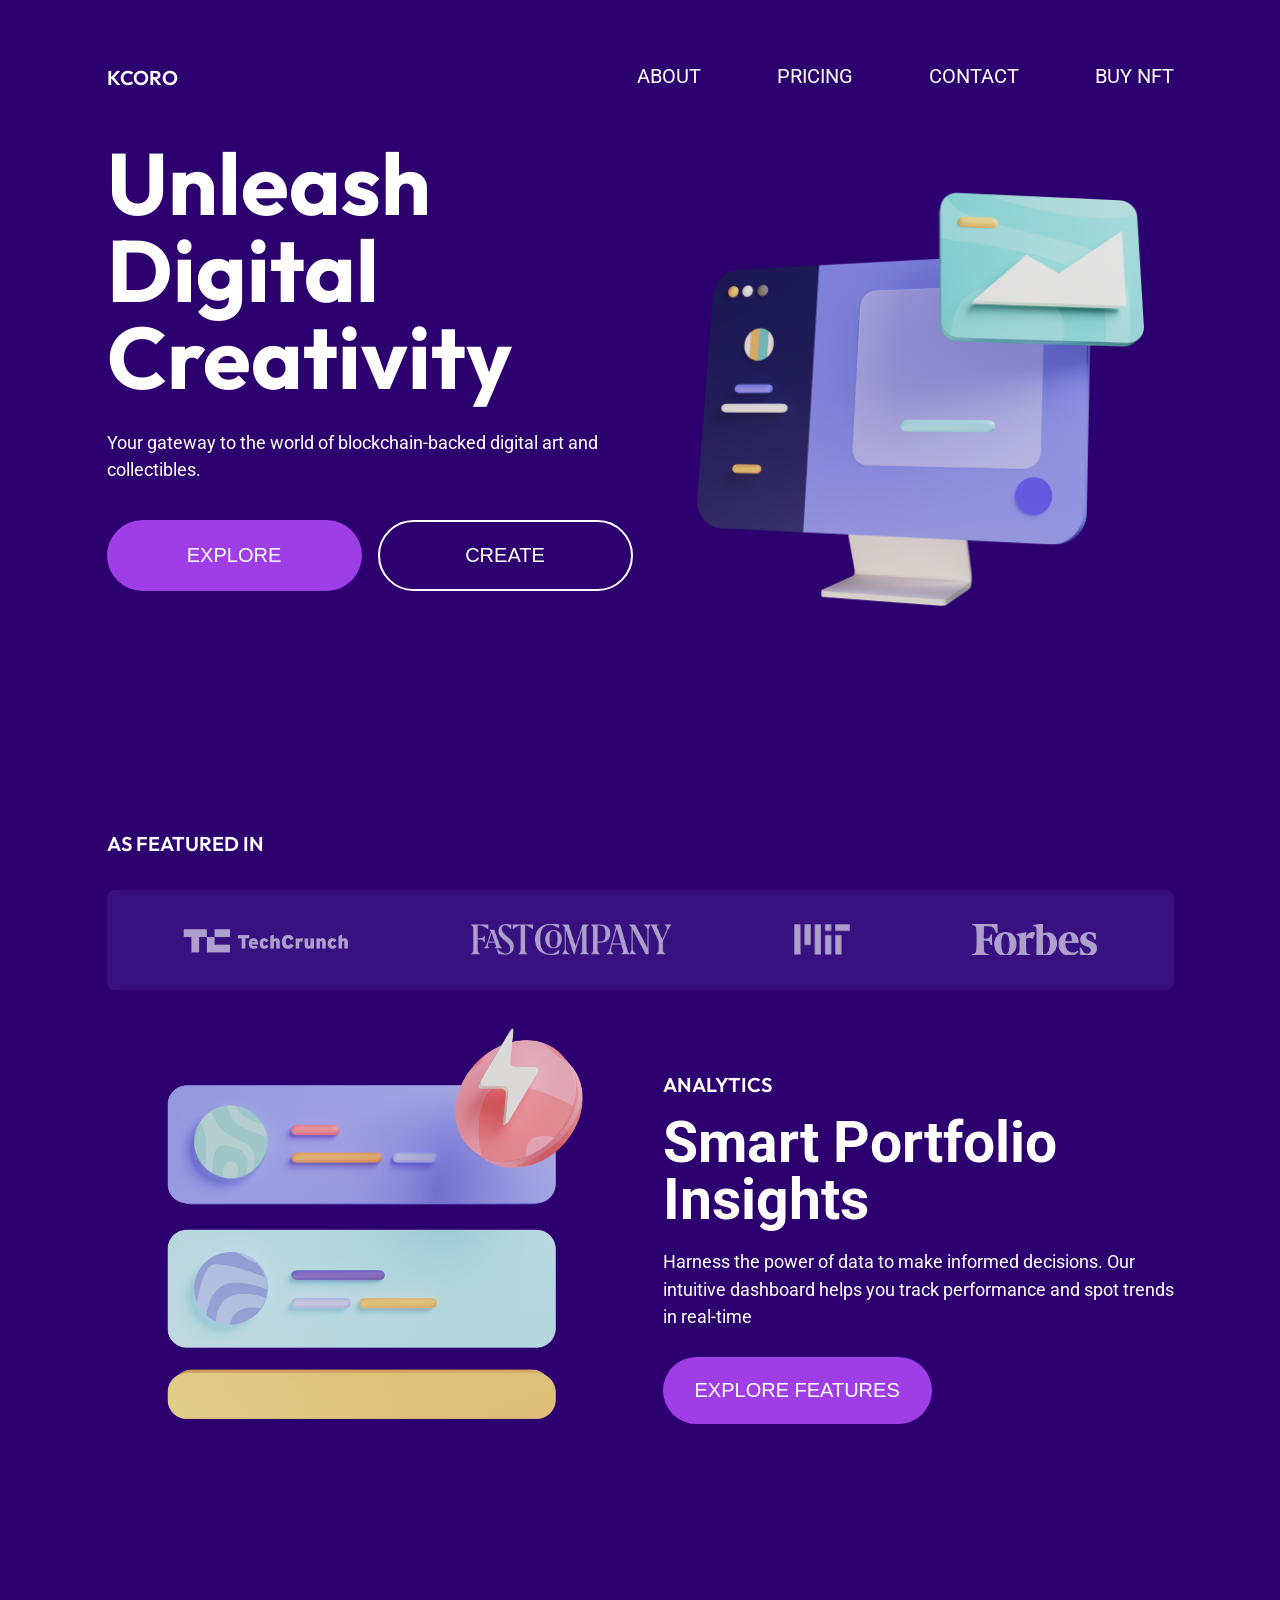
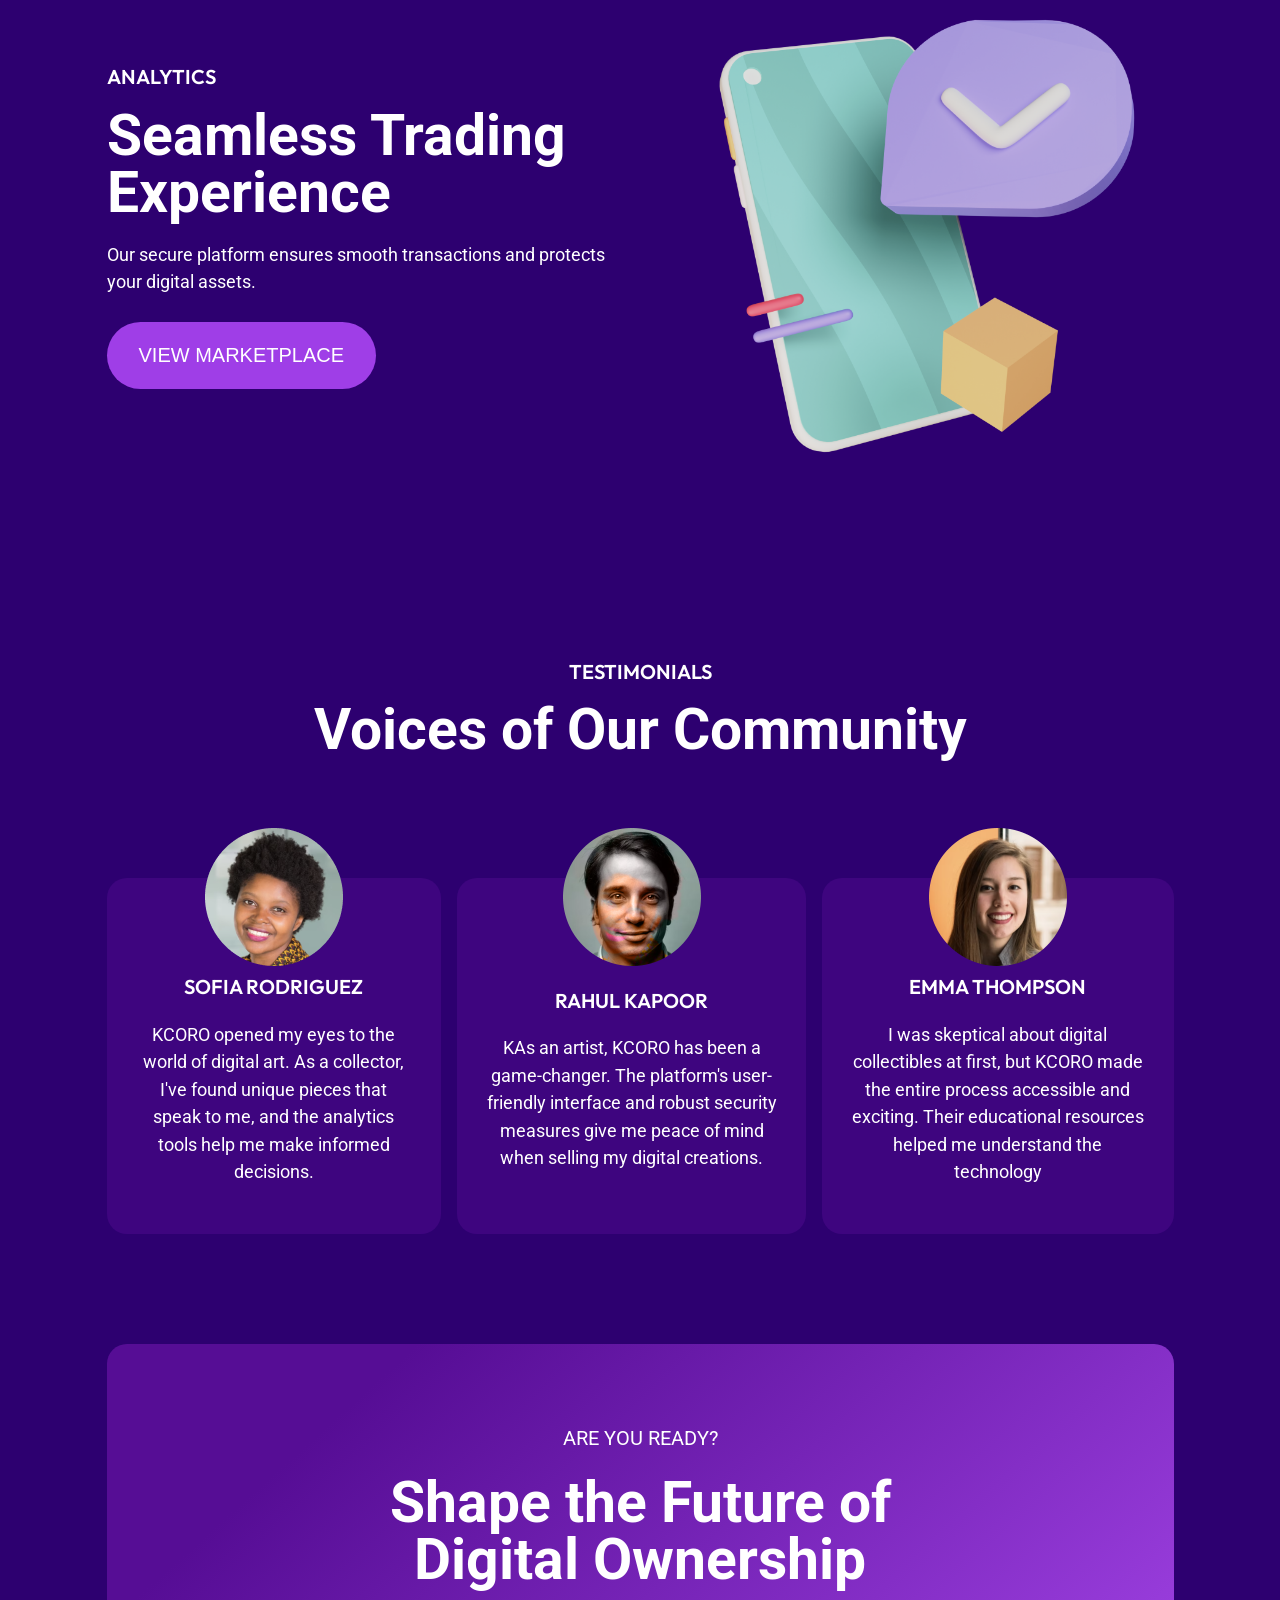
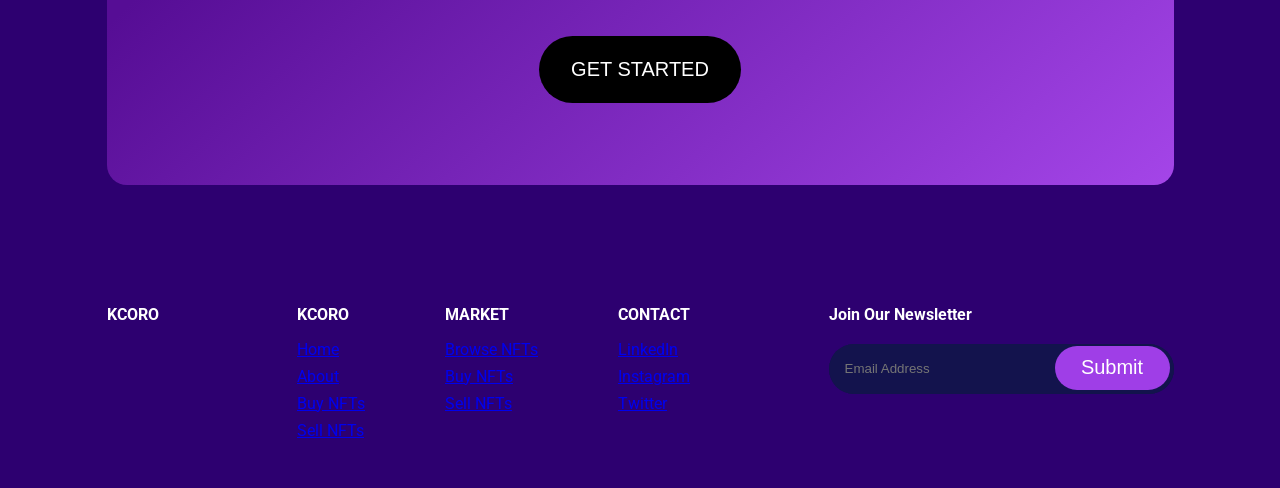
==== commit c160370d: "removed wrapper class added anchor animation image animation + zoom effect on image another addition" ====
--- a/KCORO_website/index.html
+++ b/KCORO_website/index.html
@@ -9,7 +9,6 @@
 </head>
 
 <body class="container">
-    <div class="wrapper container">
         <!-- navbar -->
         <nav>
             <div class="logo">
@@ -206,8 +205,6 @@
 
         </footer>
         <div class="bottom_bar"></div>
-            <img src="./IMG/bg-grad.svg" alt="" class="grad_bg">
-    </div>
 </body>
 
 </html>
--- a/KCORO_website/styles.css
+++ b/KCORO_website/styles.css
@@ -15,7 +15,6 @@
 font-family: var(--font-body);
 background-color: var(--bg-color);
 color: var(--foreground-color);
-
 }
 h1{
 font-size: 87px;
@@ -58,16 +57,6 @@
     color: white;
     font-family: var(--font-body);
 }
-a{
-    text-decoration: none;
-    color: white;
-    cursor: pointer;
-}
-a:hover{
-        text-decoration: underline;
-        transition: 1s ease-in-out;
-
-}
 
 button{
     padding: 22px 32px;
@@ -93,7 +82,7 @@
 
 /* navbar */
 .container{
-    max-width: 1065px;
+    max-width: 1067px;
     margin: 0 auto;
 }
 nav{
@@ -107,8 +96,26 @@
     list-style-type: none;
     gap: 76px;
 }
-nav a{
-    text-transform: uppercase;
+nav a {
+  text-decoration: none;
+  color: white;
+  position: relative;
+  text-transform: uppercase;
+}
+/* animated underline */
+a::after {
+  content: "";
+  position: absolute;
+  left: 0;
+  bottom: -4px;
+  width: 0%;
+  height: 2px;
+  background: white;
+  transition: width 0.4s ease;
+}
+
+a:hover::after {
+  width: 100%;
 }
 /* hero section */
 
@@ -314,16 +321,258 @@
 height: 44px !important;
 }
 
-.wrapper {
+
+/* ========================= */
+/* IMAGE ANIMATIONS */
+/* ========================= */
+
+/* Smooth transition */
+.hero_img img,
+.feature_image img,
+.testimonial_image img {
+  transition: all 0.6s ease;
+}
+
+/* Hover zoom + rotate */
+.hero_img img:hover,
+.feature_image img:hover {
+  transform: scale(1.08) rotate(2deg);
+}
+
+/* Floating animation (continuous) */
+@keyframes float {
+  0% {
+    transform: translateY(0px);
+  }
+  50% {
+    transform: translateY(-12px);
+  }
+  100% {
+    transform: translateY(0px);
+  }
+}
+
+/* Apply floating effect */
+.hero_img img {
+  animation: float 4s ease-in-out infinite;
+}
+
+/* Card image pop */
+.testimonial_image img:hover {
+  transform: scale(1.1);
+}
+
+/* ========================= */
+/* BUTTON ANIMATIONS */
+/* ========================= */
+
+button {
+  padding: 22px 32px;
+  border-radius: 9999px;
+  font-size: 20px;
+  cursor: pointer;
+  transition: all 0.3s ease;
+  position: relative;
   overflow: hidden;
-  z-index: 10;
-  position: relative;
-  width: 100%;
-}
-
-.grad_bg{
-    position: absolute;
-    top: 0;
-    width: 100%;
-    z-index: 2;
+}
+
+/* Hover lift + glow */
+button:hover {
+  transform: translateY(-4px) scale(1.05);
+  box-shadow: 0 10px 25px rgba(0, 0, 0, 0.3);
+}
+
+/* Click effect */
+button:active {
+  transform: scale(0.95);
+}
+
+/* Shine effect */
+button::before {
+  content: "";
+  position: absolute;
+  top: 0;
+  left: -75%;
+  width: 50%;
+  height: 100%;
+  background: linear-gradient(
+    120deg,
+    transparent,
+    rgba(255, 255, 255, 0.5),
+    transparent
+  );
+  transform: skewX(-20deg);
+}
+
+/* Animate shine */
+button:hover::before {
+  left: 130%;
+  transition: 0.7s;
+}
+
+/* ========================= */
+/* CARD HOVER ANIMATION */
+/* ========================= */
+
+.testimonial_card {
+  transition: all 0.4s ease;
+  cursor: pointer;
+}
+
+/* Lift + glow */
+.testimonial_card:hover {
+  transform: translateY(-15px) scale(1.03);
+  box-shadow: 0 20px 40px rgba(0, 0, 0, 0.4);
+}
+.testimonial_card::before {
+  content: "";
+  position: absolute;
+  inset: 0;
+  border-radius: 20px;
+  padding: 2px;
+  background: linear-gradient(120deg, #9f3ee7, #560d95, #a445e8);
+  -webkit-mask: 
+    linear-gradient(#000 0 0) content-box, 
+    linear-gradient(#000 0 0);
+  -webkit-mask-composite: xor;
+  mask-composite: exclude;
+  opacity: 0;
+  transition: opacity 0.4s ease;
+}
+
+.testimonial_card:hover::before {
+  opacity: 1;
+}
+
+/* ========================= */
+/* TABLET (<= 1024px) */
+/* ========================= */
+@media (max-width: 1024px) {
+
+  .container {
+    padding: 0 20px;
+  }
+
+  h1 {
+    font-size: 60px;
+  }
+
+  h2 {
+    font-size: 40px;
+  }
+
+  nav ul {
+    gap: 30px;
+  }
+
+  .hero_section {
+    flex-direction: column;
+    text-align: center;
+    gap: 40px;
+  }
+
+  .hero_button {
+    justify-content: center;
+  }
+
+  .feature_section {
+    flex-direction: column;
+    text-align: center;
+  }
+
+  .testimonials {
+    flex-wrap: wrap;
+    justify-content: center;
+  }
+
+  .testimonial_card {
+    width: 45%;
+  }
+
+  footer {
+    flex-direction: column;
+    gap: 40px;
+  }
+
+  .links_container {
+    justify-content: space-between;
+  }
+
+  .input_container {
+    width: 100%;
+  }
+}
+
+
+/* ========================= */
+/* MOBILE (<= 768px) */
+/* ========================= */
+@media (max-width: 768px) {
+
+  h1 {
+    font-size: 40px;
+  }
+
+  h2 {
+    font-size: 28px;
+  }
+
+  p {
+    font-size: 16px;
+  }
+
+  nav {
+    flex-direction: column;
+    align-items: center;
+    gap: 20px;
+  }
+
+  nav ul {
+    flex-direction: column;
+    gap: 12px;
+  }
+
+  .hero_button {
+    flex-direction: column;
+    align-items: center;
+  }
+
+  .hero_button button {
+    width: 100%;
+    max-width: 250px;
+  }
+
+  .brand_logos {
+    flex-wrap: wrap;
+    gap: 20px;
+    height: auto;
+    padding: 20px;
+  }
+
+  .testimonial_card {
+    width: 100%;
+  }
+
+  .ready_section {
+    height: auto;
+    padding: 40px 20px;
+  }
+
+  footer {
+    text-align: center;
+  }
+
+  .links_container {
+    flex-direction: column;
+    align-items: center;
+    gap: 30px;
+  }
+
+  .news_letter {
+    width: 100%;
+  }
+
+  .input_container {
+    width: 100%;
+  }
 }
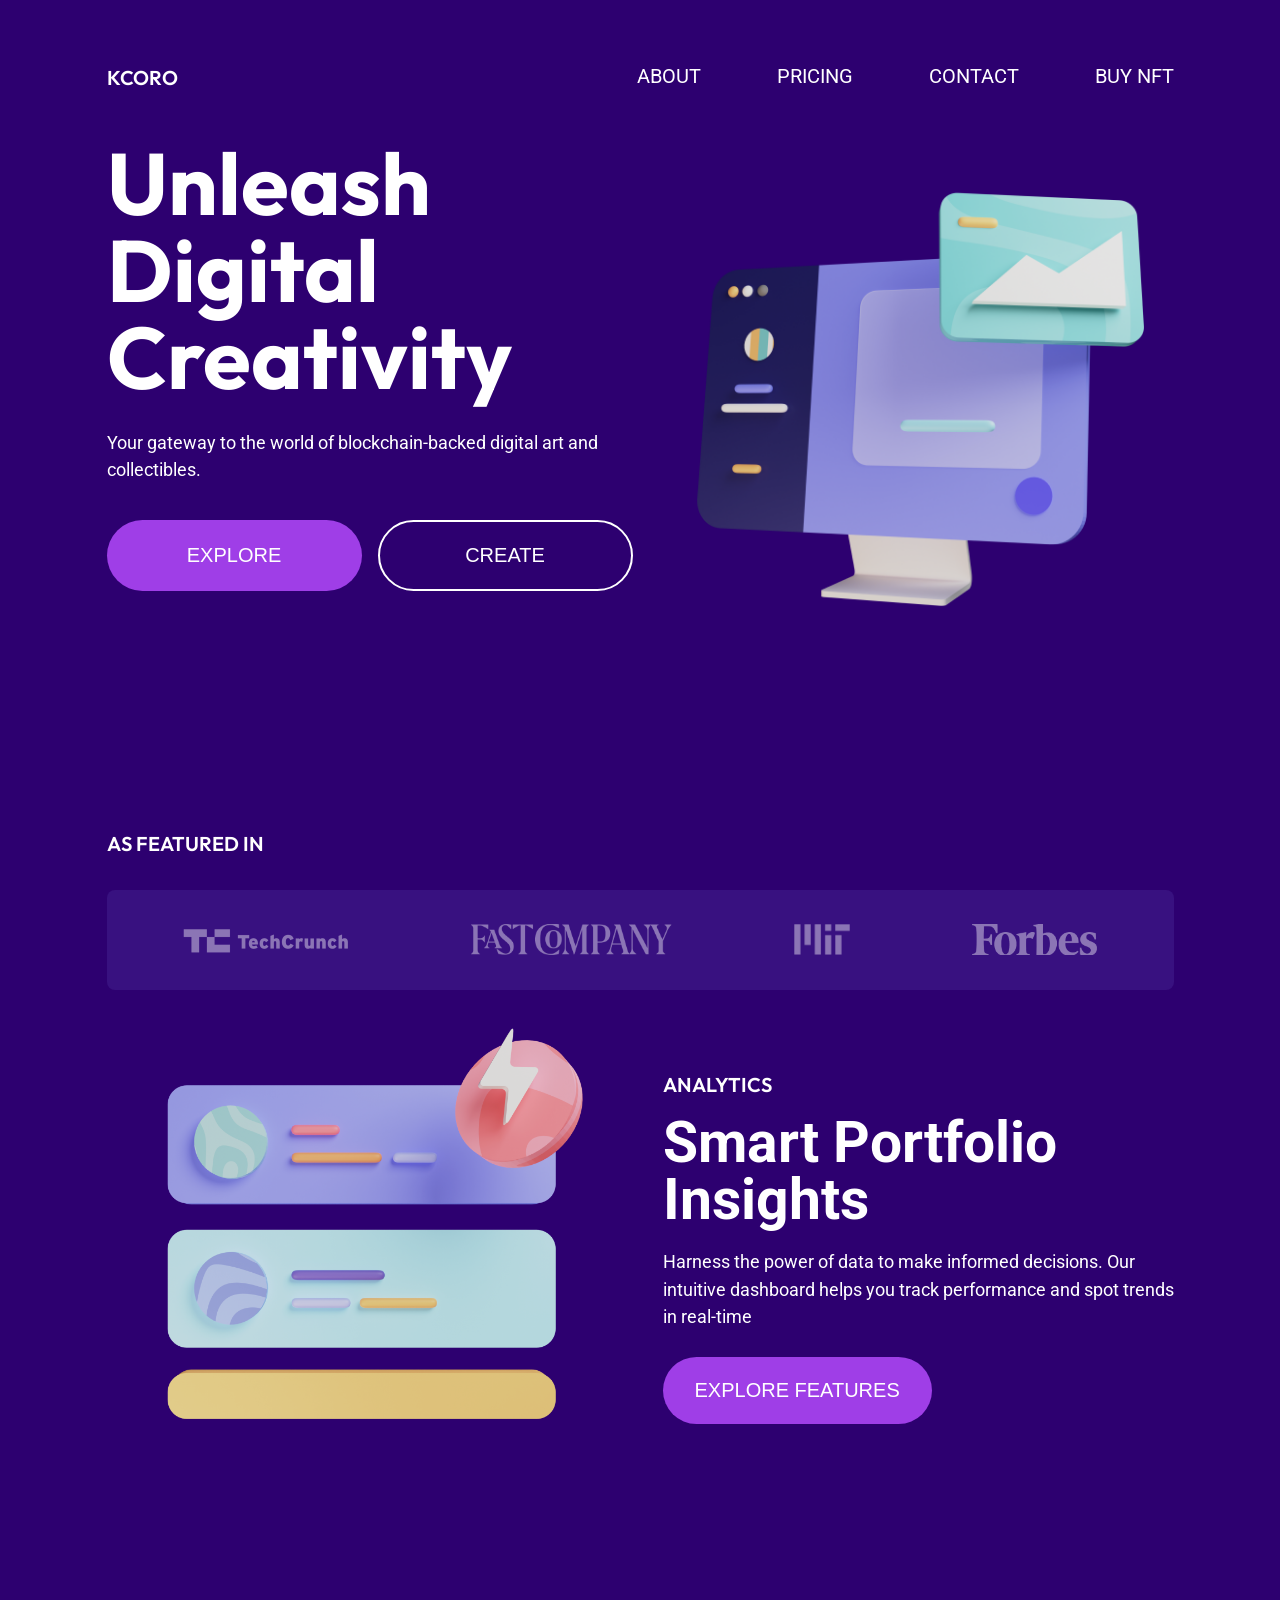
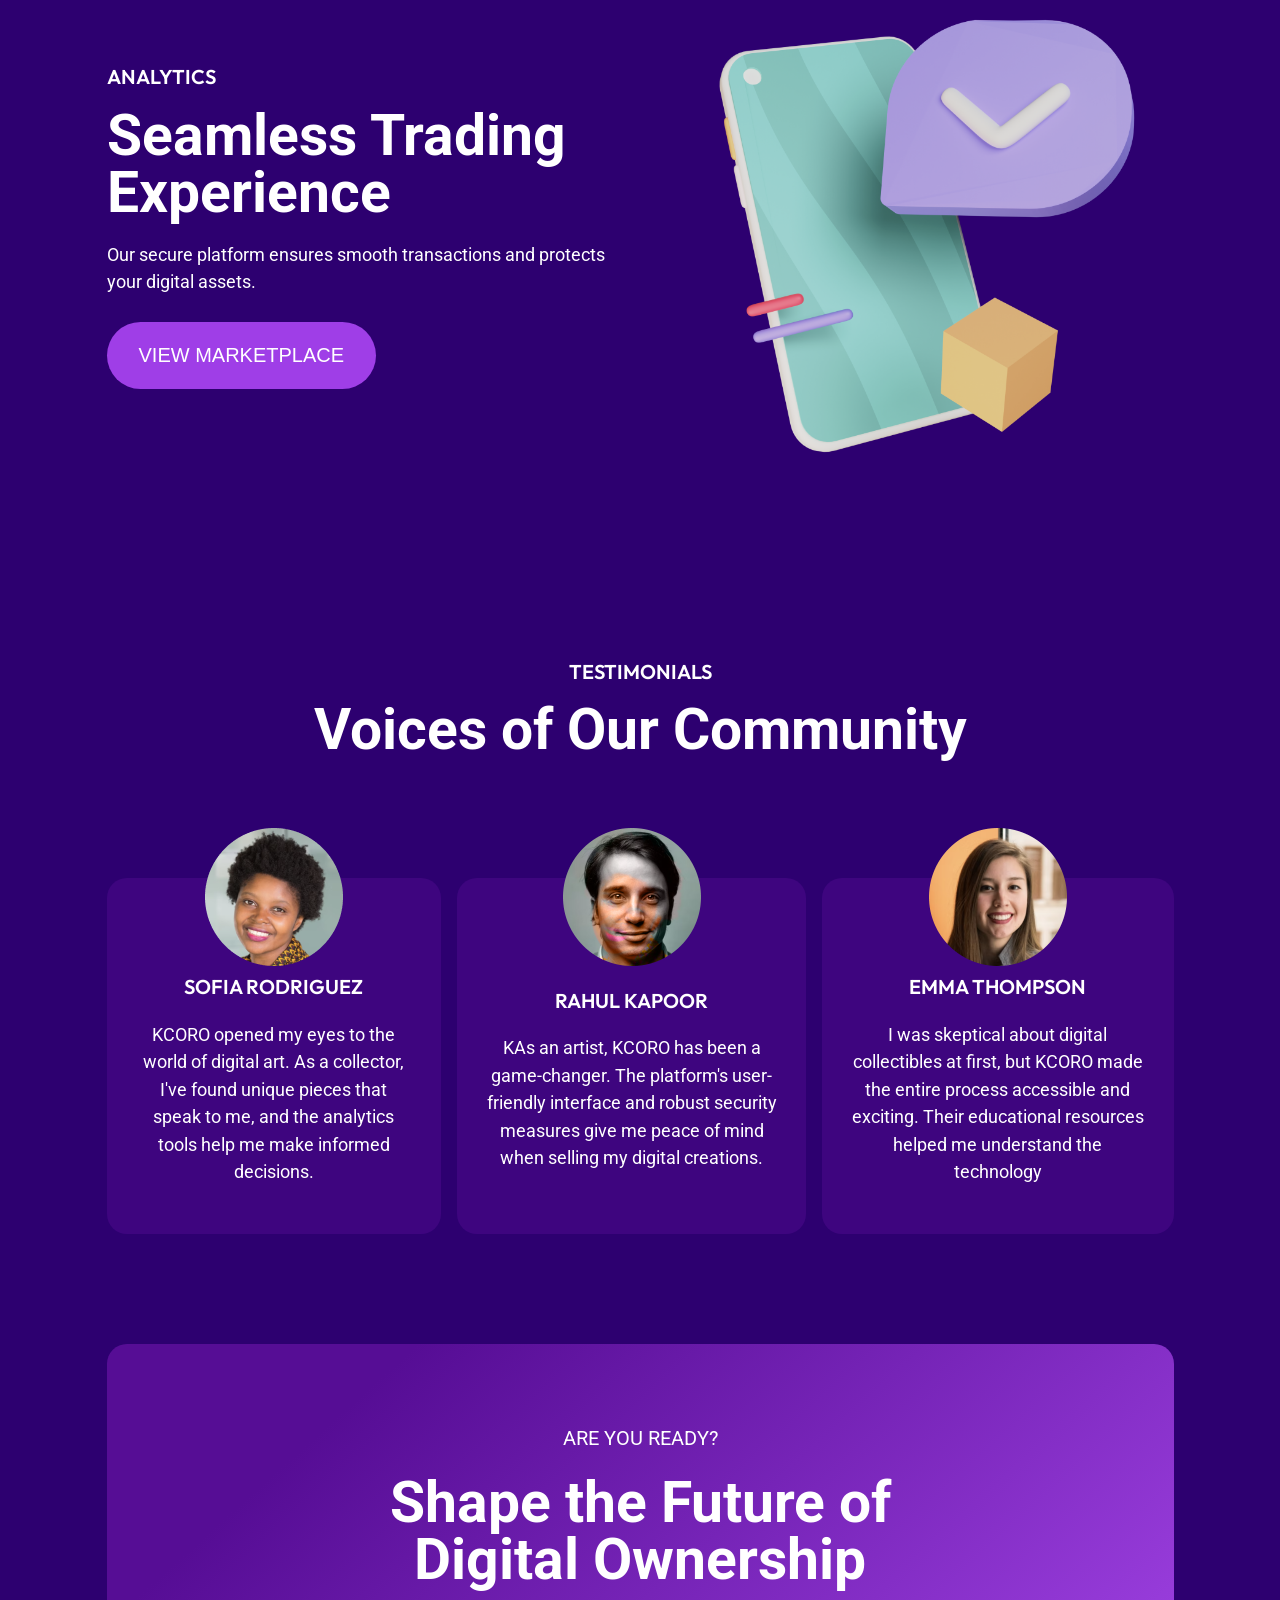
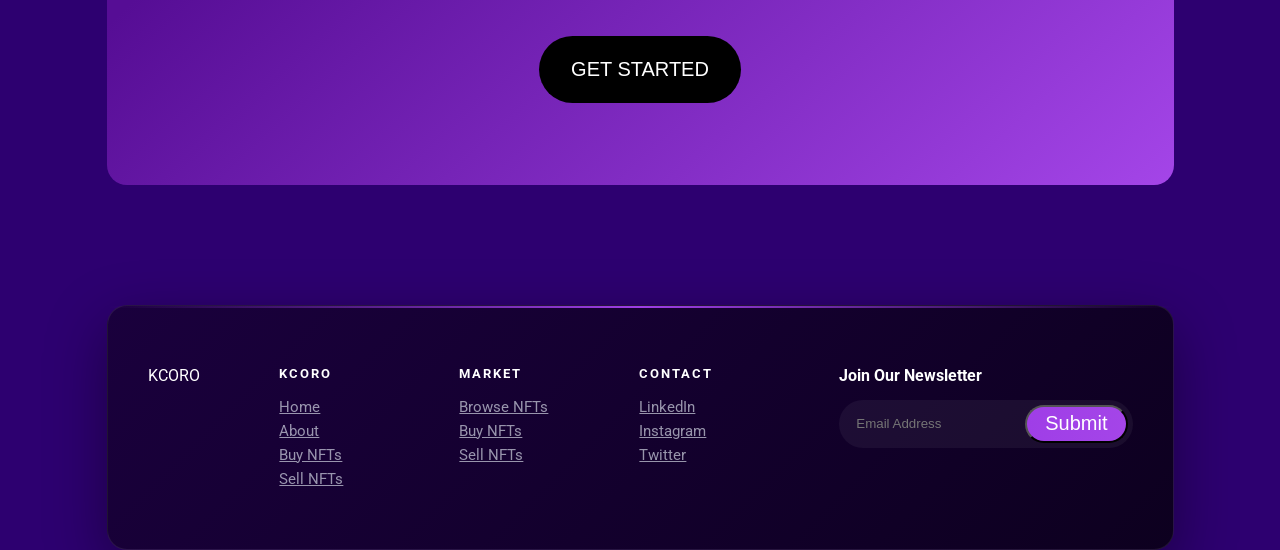
==== commit 96b64566: "redesigned the footer part" ====
--- a/KCORO_website/index.html
+++ b/KCORO_website/index.html
@@ -138,6 +138,8 @@
         </section>
 
         <!-- footer section -->
+
+        
         <footer>
             <div class="logo">KCORO</div>
 
--- a/KCORO_website/styles.css
+++ b/KCORO_website/styles.css
@@ -265,63 +265,106 @@
     margin: 0 auto;
     text-transform: uppercase;
 }
-footer{
-display: flex;
-margin-top: 120px;
-margin-bottom: 48px;
-font-size: 16px;
-justify-content: space-between;
-}
-.logo{
-font-weight: bold;
-}
-.links_container{
-display: flex;
-gap: 80px;
-}
-
-.links ul{
-margin-top: 16px;
-list-style: none;
-display: flex;
-gap: 8px;
-flex-direction: column;
+
+/* ========================= */
+/* FOOTER UI UPGRADE (CSS ONLY) */
+/* ========================= */
+
+footer {
+  display: flex;
+  justify-content: space-between;
+  align-items: flex-start;
+  gap: 50px;
+  margin-top: 120px;
+  padding: 60px 40px;
+  border-radius: 20px;
+
+  background: linear-gradient(135deg, #1a003d, #0d001f);
+  border: 1px solid rgba(255,255,255,0.08);
+  box-shadow: 0 20px 60px rgba(0,0,0,0.4);
+  position: relative;
+}
+footer::before {
+  content: "";
+  position: absolute;
+  top: 0;
+  left: 0;
+  height: 2px;
+  width: 100%;
+  background: linear-gradient(to right, transparent, #9f3ee7, transparent);
+}
+/* Make links container horizontal */
+.links_container {
+  display: flex;
+  justify-content: space-between;
+  align-items: flex-start;
+  gap: 60px;
+}
+
+/* Each column */
+.links {
+  min-width: 120px;
+}
+.links h4 {
+  font-size: 13px;
+  letter-spacing: 2px;
+  color: white;
+  margin-bottom: 12px;
+  text-transform: uppercase;
+
 }
 .links li{
-    font-size: 16px;
-}
-.links h4{
-text-transform: uppercase;
-}
-.input_container{
-margin-top: 20px;
-width: 345px;
-background: #13134d;
-position: relative;
-border-radius: 9999px;
-}
-input{
-    border-radius: 9999px;
-    padding: 0 16px;
-    height: 50px;
-    background: #13134d;
-    width: 100%;
-    border: none;
-}
-.news_letter button{
-position: absolute;
-right: 4px;
-border-radius: 9999px;
-padding: 0;
-margin-top: 2px;
-background: var(--primary-color);
-border: none;
-color: white;
-width: 115px;
-height: 44px !important;
-}
-
-
+    list-style: none;
+}
+.links a {
+  opacity: 0.6;
+  font-size: 15px;
+  transition: all 0.3s ease;
+  display: inline-block;
+  color: aliceblue;
+}
+
+/* Smooth hover */
+.links a:hover {
+  opacity: 1;
+  transform: translateX(6px);
+}
+.input_container {
+  margin-top: 15px;
+  width: 100%;
+  max-width: 300px;
+  background: rgba(255,255,255,0.05);
+  border-radius: 999px;
+  padding: 5px;
+  display: flex;
+  align-items: center;
+}
+
+input {
+  flex: 1;
+  background: transparent;
+  border: none;
+  outline: none;
+  color: white;
+  padding-left: 12px;
+}
+
+/* Button redesign */
+.news_letter button {
+  position: static;
+  height: 38px;
+  padding: 0 18px;
+  color: white;
+  border-radius: 999px;
+  background: linear-gradient(90deg, #9f3ee7, #a445e8);
+  transition: 0.3s;
+}
+
+.news_letter button:hover {
+  transform: scale(1.08);
+  box-shadow: 0 0 15px rgba(159, 62, 231, 0.6);
+}
+ 
 /* ========================= */
 /* IMAGE ANIMATIONS */
 /* ========================= */
@@ -488,21 +531,54 @@
   .testimonial_card {
     width: 45%;
   }
-
-  footer {
-    flex-direction: column;
-    gap: 40px;
-  }
-
-  .links_container {
-    justify-content: space-between;
-  }
-
-  .input_container {
-    width: 100%;
-  }
-}
-
+}
+
+/* ========================= */
+/* BRAND LOGO HOVER EFFECT */
+/* ========================= */
+
+.brand_logos img {
+  transition: all 0.4s ease;
+  opacity: 0.7;
+  filter: grayscale(100%);
+  cursor: pointer;
+}
+
+/* Hover effect */
+.brand_logos img:hover {
+  transform: scale(1.15);
+  opacity: 1;
+  filter: grayscale(0%);
+}
+@keyframes brandFade {
+  from {
+    opacity: 0;
+    transform: translateY(30px);
+  }
+  to {
+    opacity: 1;
+    transform: translateY(0);
+  }
+}
+
+.brand_logos img {
+  animation: brandFade 0.8s ease forwards;
+}
+
+/* Stagger effect */
+.brand_logos img:nth-child(1) { animation-delay: 0.2s; }
+.brand_logos img:nth-child(2) { animation-delay: 0.4s; }
+.brand_logos img:nth-child(3) { animation-delay: 0.6s; }
+.brand_logos img:nth-child(4) { animation-delay: 0.8s; }
+@keyframes floatBrand {
+  0% { transform: translateY(0px); }
+  50% { transform: translateY(-6px); }
+  100% { transform: translateY(0px); }
+}
+
+.brand_logos img {
+  animation: floatBrand 4s ease-in-out infinite;
+}
 
 /* ========================= */
 /* MOBILE (<= 768px) */
@@ -565,7 +641,7 @@
   .links_container {
     flex-direction: column;
     align-items: center;
-    gap: 30px;
+    gap: 25px;
   }
 
   .news_letter {
